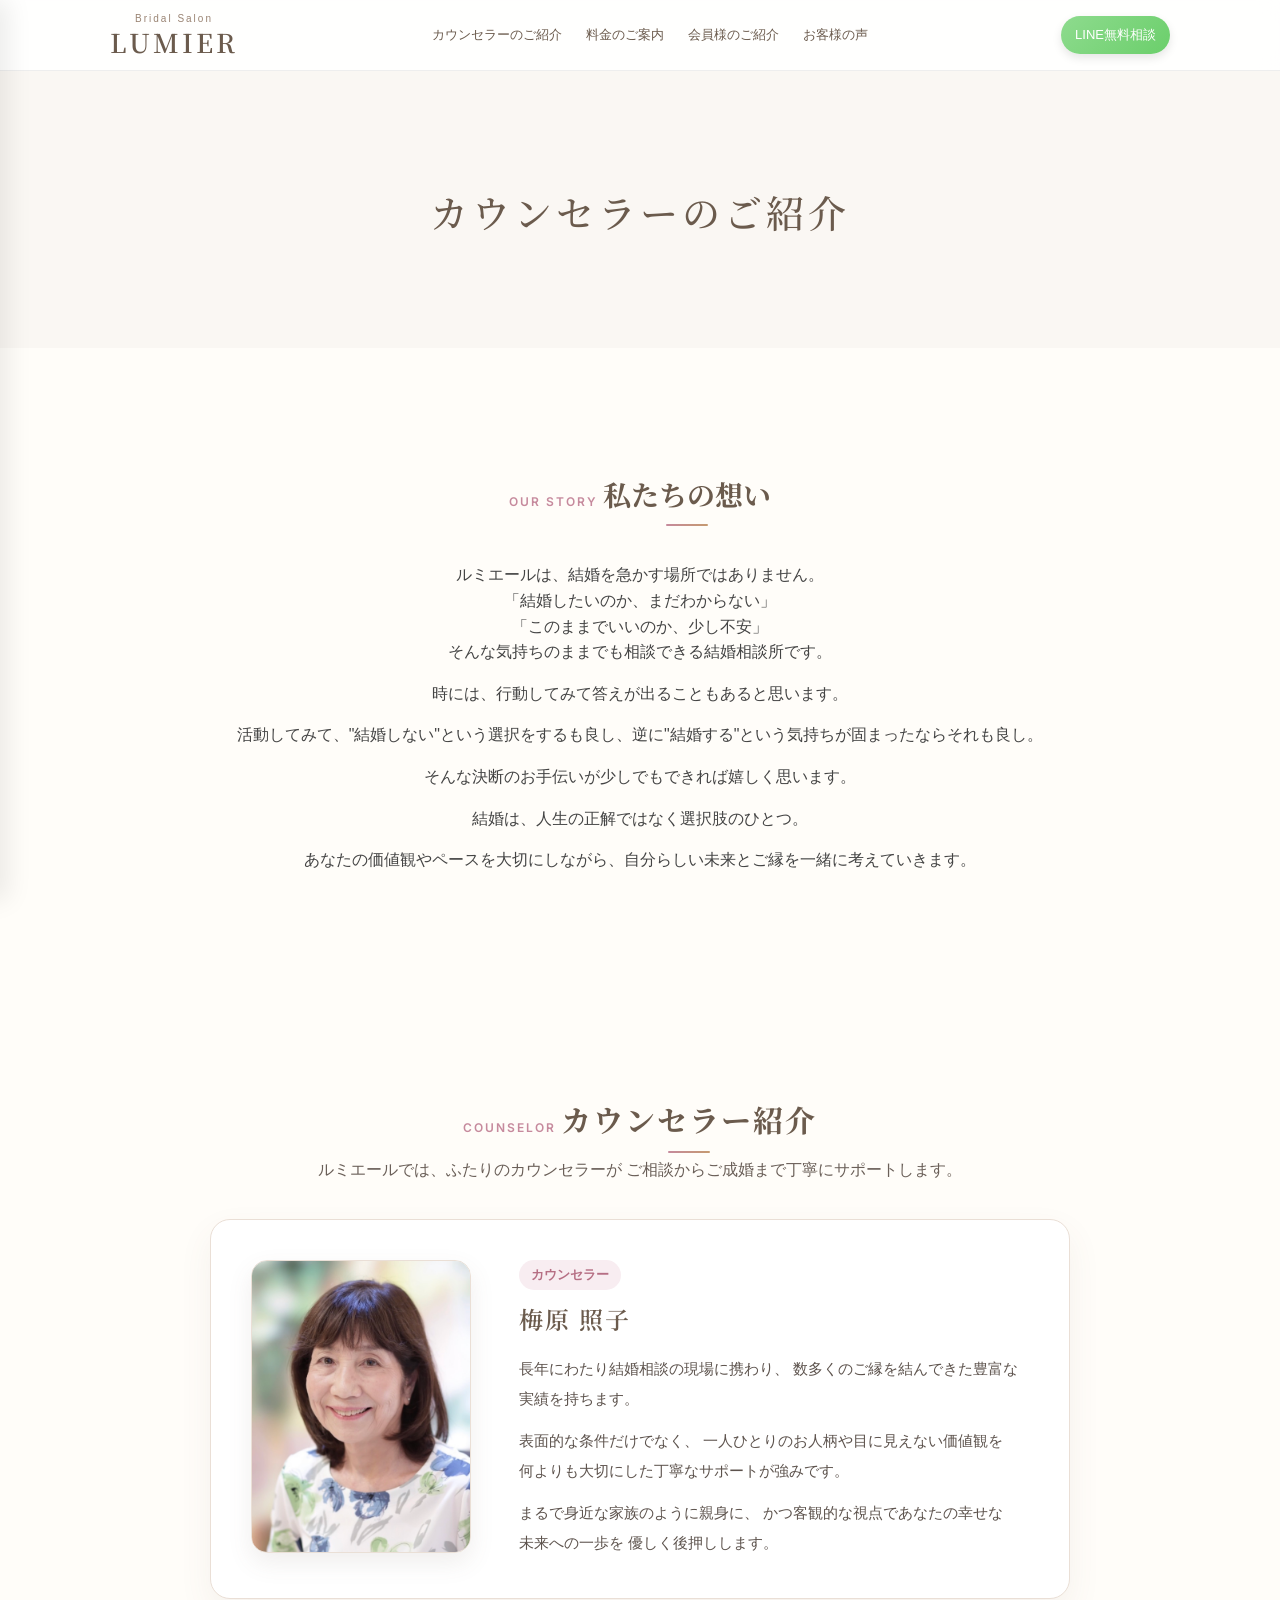
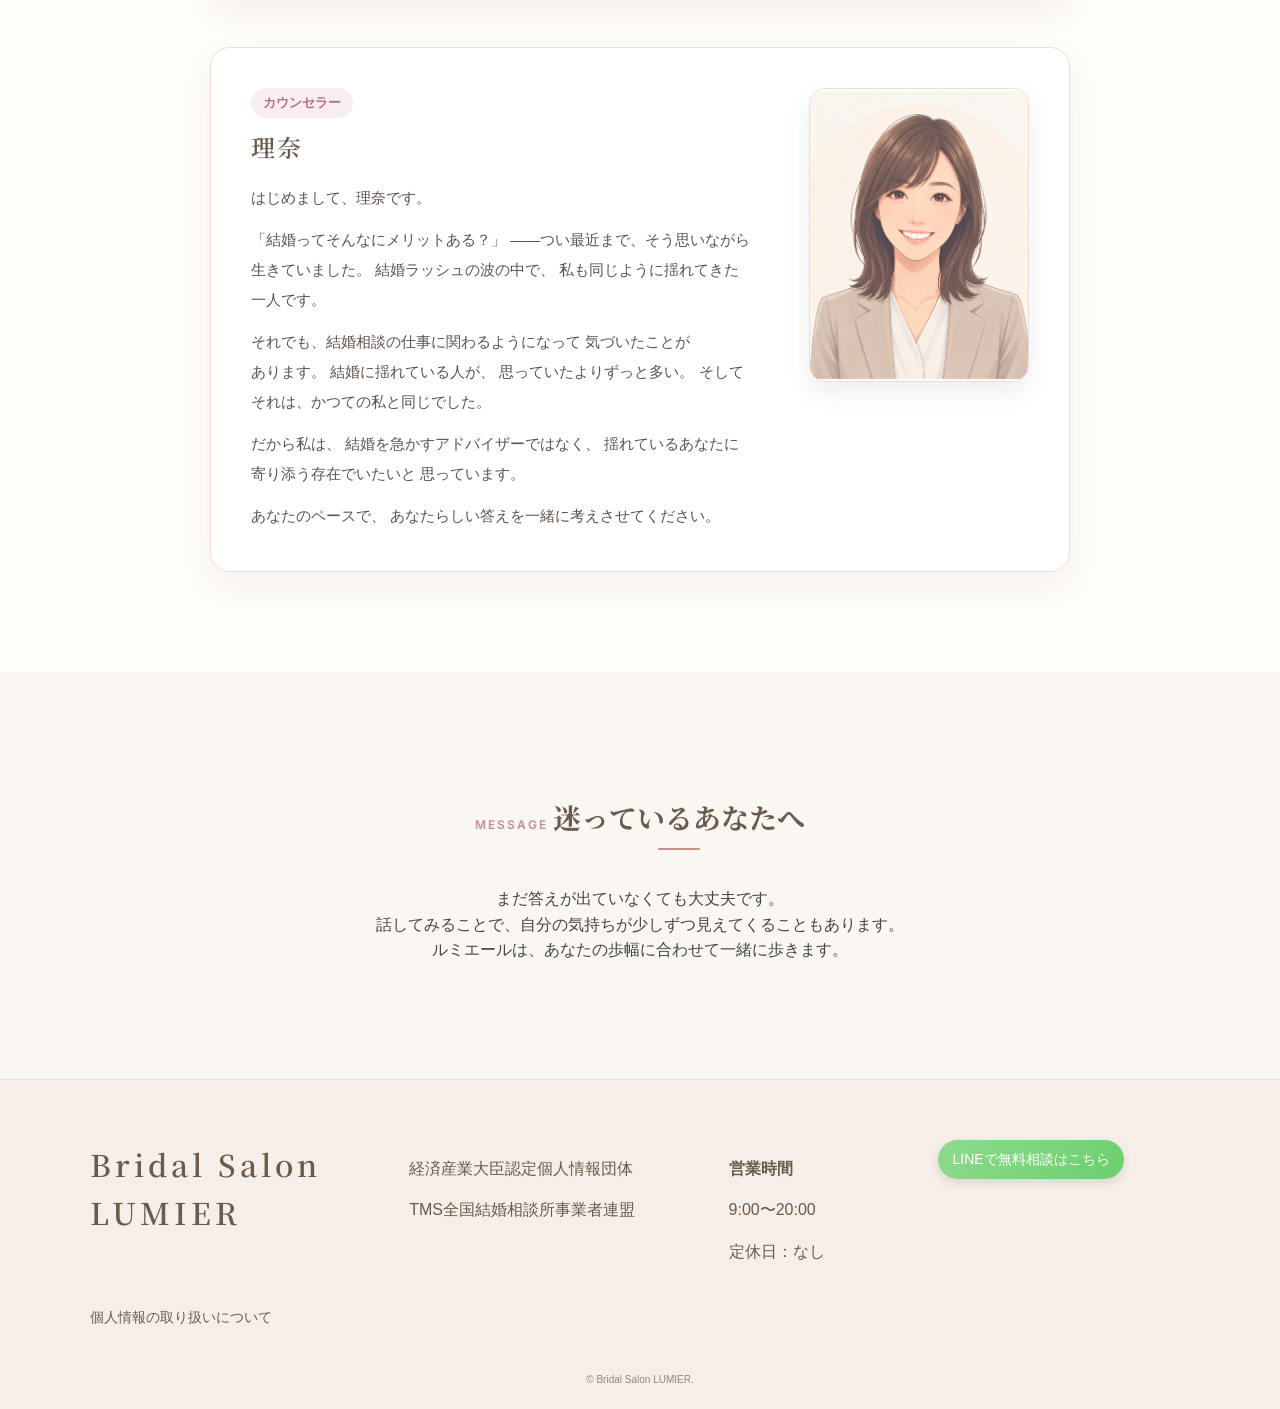
==== about/index.html @ 21bf60cb "修正" ====
<!DOCTYPE html>
<html lang="ja">
  <head>
    <meta charset="utf-8">
    <meta name="viewport" content="width=device-width, initial-scale=1">
    <title>カウンセラーのご紹介 | Bridal Salon LUMIER</title>
    <meta name="description" content="Bridal Salon LUMIERの想いと、結婚に迷う気持ちにも寄り添うサポートをご紹介します。">
    <link rel="preconnect" href="https://fonts.googleapis.com">
    <link rel="preconnect" href="https://fonts.gstatic.com" crossorigin>
    <link href="https://fonts.googleapis.com/css2?family=Noto+Serif+JP:wght@400;600&family=Inter:wght@300;400;600&display=swap" rel="stylesheet">
    <link rel="stylesheet" href="/assets/styles.css?v=20260530c">
  </head>
  <body>
    <header class="header">
      <div class="container">
        <button class="menu-toggle" id="menu-toggle" aria-label="メニューを開く">☰</button>
        <a href="/" class="logo"><span>Bridal Salon</span>LUMIER</a>
        <nav class="pc-nav" aria-label="メインナビゲーション">
          <a href="/about/">カウンセラーのご紹介</a>
          <a href="/price/">料金のご案内</a>
          <a href="/members/">会員様のご紹介</a>
          <a href="/voices/">お客様の声</a>
        </nav>
        <div class="header-right">
          <a href="https://line.me/R/ti/p/@214sfchk" class="line-btn" target="_blank" rel="noopener">LINE無料相談</a>
        </div>
      </div>
      <div class="overlay" id="overlay"></div>
      <nav class="mobile-nav" id="mobile-nav" aria-label="スマホメニュー">
        <button class="menu-close" id="menu-close" aria-label="メニューを閉じる">×</button>
        <a href="/about/">カウンセラーのご紹介</a>
        <a href="/price/">料金のご案内</a>
        <a href="/members/">会員様のご紹介</a>
        <a href="/voices/">お客様の声</a>
        <a href="https://line.me/R/ti/p/@214sfchk">LINE相談</a>
      </nav>
    </header>

    <main>
      <section class="page-hero">
        <h1>カウンセラーのご紹介</h1>
      </section>

      <section>
        <span class="section-kicker">Our Story</span>
        <h2>私たちの想い</h2>
        <p>
          ルミエールは、結婚を急かす場所ではありません。<br>
          「結婚したいのか、まだわからない」<br>
          「このままでいいのか、少し不安」<br>
          そんな気持ちのままでも相談できる結婚相談所です。
        </p>
        <p>
          時には、行動してみて答えが出ることもあると思います。
        </p>
        <p>
          活動してみて、"結婚しない"という選択をするも良し、逆に"結婚する"という気持ちが固まったならそれも良し。
        </p>
        <p>
          そんな決断のお手伝いが少しでもできれば嬉しく思います。
        </p>
        <p>
          結婚は、人生の正解ではなく選択肢のひとつ。
        </p>
        <p>
          あなたの価値観やペースを大切にしながら、自分らしい未来とご縁を一緒に考えていきます。
        </p>
      </section>

      <section class="staff-section">
  <div class="section-heading staff-heading">
    <span class="section-kicker">Counselor</span>
    <h2>カウンセラー紹介</h2>
    <p>
      <span class="text-chunk">
        ルミエールでは、ふたりのカウンセラーが
      </span>
      <span class="text-chunk">
        ご相談からご成婚まで丁寧にサポートします。
      </span>
    </p>
  </div>

  <div class="staff-grid">

    <!-- 梅原さん -->
    <article class="staff-card">
      <img
        src="/assets/images/staff/umehara-teruko.jpg"
        alt="梅原照子"
        class="staff-photo staff-photo--umehara"
      >

      <div class="staff-copy">
        <p class="staff-role">カウンセラー</p>

        <h3>梅原 照子</h3>

        <div class="staff-message">
          <p>
            長年にわたり結婚相談の現場に携わり、
            数多くのご縁を結んできた豊富な実績を持ちます。
          </p>

          <p>
            表面的な条件だけでなく、
            一人ひとりのお人柄や目に見えない価値観を
            何よりも大切にした丁寧なサポートが強みです。
          </p>

          <p>
            まるで身近な家族のように親身に、
            かつ客観的な視点であなたの幸せな未来への一歩を
            優しく後押しします。
          </p>
        </div>
      </div>
    </article>

    <!-- 理奈さん -->
    <article class="staff-card">
      <img
        src="/assets/images/staff/rina.png"
        alt="理奈"
        class="staff-photo"
      >

      <div class="staff-copy">
        <p class="staff-role">カウンセラー</p>

        <h3>理奈</h3>

        <div class="staff-message">
          <p>はじめまして、理奈です。</p>

          <p>
            「結婚ってそんなにメリットある？」
            ――つい最近まで、そう思いながら生きていました。
            結婚ラッシュの波の中で、
            私も同じように揺れてきた一人です。
          </p>

          <p>
            それでも、結婚相談の仕事に関わるようになって
            気づいたことがあります。
            結婚に揺れている人が、
            思っていたよりずっと多い。
            そしてそれは、かつての私と同じでした。
          </p>

          <p>
            だから私は、
            結婚を急かすアドバイザーではなく、
            揺れているあなたに寄り添う存在でいたいと
            思っています。
          </p>

          <p>
            あなたのペースで、
            あなたらしい答えを一緒に考えさせてください。
          </p>
        </div>
      </div>
    </article>

  </div>
</section>

      <section class="gray">
        <span class="section-kicker">Message</span>
        <h2>迷っているあなたへ</h2>
        <p>
          まだ答えが出ていなくても大丈夫です。<br>
          話してみることで、自分の気持ちが少しずつ見えてくることもあります。<br>
          ルミエールは、あなたの歩幅に合わせて一緒に歩きます。
        </p>
      </section>
    </main>

    <footer class="footer">
      <div class="footer-container">
        <div class="footer-logo">Bridal Salon LUMIER</div>
        <div class="footer-info">
          <p>経済産業大臣認定個人情報団体</p>
          <p>TMS全国結婚相談所事業者連盟</p>
        </div>
        <div class="footer-hours">
          <p><strong>営業時間</strong></p>
          <p>9:00〜20:00</p>
          <p>定休日：なし</p>
        </div>
        <div class="footer-line">
          <a href="https://line.me/R/ti/p/@214sfchk" class="line-btn" target="_blank" rel="noopener">LINEで無料相談はこちら</a>
        </div>
        <div class="footer-links">
          <a href="/privacy/">個人情報の取り扱いについて</a>
        </div>
      </div>
      <div class="footer-bottom">
        <small>© Bridal Salon LUMIER.</small>
      </div>
    </footer>
    <script src="../assets/site.js" defer></script>
  </body>
</html>
---- assets/styles.css ----
* {
  box-sizing: border-box;
}

/* ベース */
body {
  margin: 0;
  font-family: "Helvetica Neue", Arial, sans-serif;
  color: #444;
  line-height: 1.6;
  line-break: strict;
  word-break: auto-phrase;
  background: #fffdf9;
  overflow-x: hidden;
}

body.motion-ready {
  --tilt-x: 0deg;
  --tilt-y: 0deg;
}

a {
  text-decoration: none;
  color: inherit;
}

.text-chunk {
  display: inline-block;
}

/* ヘッダー */
.header {
  position: fixed;
  top: 0;
  width: 100%;
  background: rgba(255,255,255,0.9);
  backdrop-filter: blur(10px);
  border-bottom: 1px solid #eee;
  z-index: 1000;
  transition:
    background 0.3s ease,
    box-shadow 0.3s ease,
    transform 0.3s ease;
}

.header.scrolled {
  background: rgba(255,253,249,0.96);
  box-shadow: 0 10px 30px rgba(107, 91, 77, 0.08);
}

.container {
  max-width: 1100px;
  margin: 0 auto;
  display: flex;
  align-items: center;
  justify-content: space-between;
  height: 70px;
  padding: 0 20px;
}

.logo {
  display: flex;
  flex-direction: column;
  align-items: center;
  font-family: "Noto Serif JP", "Yu Mincho", "Hiragino Mincho ProN", serif;
  font-size: 26px;
  font-weight: 600;
  letter-spacing: 3px;
  line-height: 1.1;
  color: #6b5b4d;
  white-space: nowrap;
  transition: transform 0.3s ease, color 0.3s ease;
}

.logo:hover {
  color: #8b6d58;
  transform: translateY(-1px);
}

.logo span {
  margin-bottom: 4px;
  font-family: "Helvetica Neue", Arial, sans-serif;
  font-size: 10px;
  font-weight: 500;
  letter-spacing: 2px;
  color: #9a8473;
}

.pc-nav {
  display: flex;
}

.pc-nav a {
  position: relative;
  margin: 0 12px;
  font-size: 13px;
  color: #6b5b4d;
  transition: 0.3s;
}

.pc-nav a::after {
  content: "";
  position: absolute;
  left: 0;
  right: 0;
  bottom: -8px;
  height: 1px;
  background: linear-gradient(90deg, #c68a9d, #c59a70);
  transform: scaleX(0);
  transform-origin: center;
  transition: transform 0.3s ease;
}

.pc-nav a:hover {
  color: #b89b74;
}

.pc-nav a:hover::after,
.pc-nav a[aria-current="page"]::after {
  transform: scaleX(1);
}

.pc-nav a[aria-current="page"] {
  color: #c68a9d;
  font-weight: 600;
}

.line-btn {
  position: relative;
  display: inline-flex;
  align-items: center;
  justify-content: center;
  background: linear-gradient(135deg, #8edb8e, #6bcf6b);
  color: #fff;
  padding: 10px 14px;
  border-radius: 20px;
  font-size: 13px;
  line-height: 1.4;
  white-space: nowrap;
  box-shadow: 0 4px 10px rgba(0,0,0,0.1);
  overflow: hidden;
  transition: transform 0.25s ease, box-shadow 0.25s ease;
}

.line-btn:hover {
  transform: translateY(-2px);
  box-shadow: 0 10px 22px rgba(83, 166, 93, 0.22);
}

.menu-toggle {
  display: none;
  font-size: 26px;
  color: #6b5b4d;
  background: none;
  border: none;
  cursor: pointer;
}

.mobile-nav {
  position: fixed;
  top: 0;
  left: -260px;
  width: 260px;
  height: 100vh;
  background: #fffdf9;
  padding: 80px 20px;
  display: flex;
  flex-direction: column;
  gap: 20px;
  transition: 0.3s;
  z-index: 1002;
  box-shadow: 8px 0 24px rgba(0,0,0,0.08);
}

.mobile-nav a {
  font-size: 16px;
  color: #444;
}

.mobile-nav a[aria-current="page"] {
  color: #c68a9d;
  font-weight: 600;
}

.mobile-nav.active {
  left: 0;
}

.menu-close {
  position: absolute;
  top: 22px;
  right: 22px;
  width: 36px;
  height: 36px;
  border: none;
  background: none;
  color: #6b5b4d;
  font-size: 30px;
  line-height: 1;
  cursor: pointer;
}

.overlay {
  position: fixed;
  top: 0;
  left: 0;
  width: 100%;
  height: 100%;
  background: rgba(0,0,0,0.3);
  display: none;
  z-index: 1001;
}

.overlay.active {
  display: block;
}

/* ヒーロー */
.hero {
  position: relative;
  height: calc(100vh - 70px);
  margin-top: 70px;
  display: flex;
  align-items: center;
  justify-content: center;
  text-align: center;
  color: #fff;
  overflow: hidden;
}

.hero::before {
  content: "";
  position: absolute;
  inset: 0;
  background: linear-gradient(
    90deg,
    rgba(255, 255, 255, 0.28),
    rgba(255, 255, 255, 0.08)
  );
  z-index: 1;
}

.hero::after {
  content: "";
  position: absolute;
  inset: 0;
  background-image: var(--hero-image);
  background-size: cover;
  background-position: center;
  filter: brightness(0.86) saturate(0.94);
  transform: scale(1.02);
  animation: heroImageGlow 2.8s ease-out forwards;
  z-index: 0;
}

.hero-content {
  position: relative;
  z-index: 2;
  padding: 40px;
  border-radius: 12px;
}

.hero-fleck {
  position: absolute;
  left: var(--fleck-left);
  top: var(--fleck-top);
  z-index: 1;
  width: var(--fleck-size);
  height: var(--fleck-size);
  border: 1px solid rgba(255, 255, 255, 0.65);
  border-radius: 2px;
  background: rgba(255, 255, 255, 0.42);
  box-shadow: 0 0 14px rgba(255, 244, 218, 0.8);
  opacity: 0;
  pointer-events: none;
  transform: translate3d(0, 0, 0) rotate(45deg);
  animation: fleckFloat var(--fleck-duration) ease-in-out var(--fleck-delay) infinite;
}

@keyframes heroImageGlow {
  from {
    filter: brightness(0.86) saturate(0.94);
    opacity: 0.88;
  }

  to {
    filter: brightness(1) saturate(1);
    opacity: 1;
  }
}

@keyframes fleckFloat {
  0% {
    opacity: 0;
    transform: translate3d(0, 16px, 0) rotate(45deg) scale(0.75);
  }

  24%,
  74% {
    opacity: var(--fleck-opacity);
  }

  100% {
    opacity: 0;
    transform: translate3d(var(--fleck-drift), -44px, 0) rotate(135deg) scale(1.08);
  }
}

@media (prefers-reduced-motion: reduce) {
  *,
  *::before,
  *::after {
    scroll-behavior: auto !important;
    animation-duration: 0.01ms !important;
    animation-iteration-count: 1 !important;
    transition-duration: 0.01ms !important;
  }

  .hero::after,
  .hero-fleck {
    animation: none;
  }
}

.hero h1 {
  font-family: 'Noto Serif JP', serif;
  font-size: clamp(30px, 3.2vw, 42px);
  font-weight: 500;
  letter-spacing: 4px;
  line-height: 1.55;
  margin-bottom: 10px;
  text-shadow: 0 3px 12px rgba(0,0,0,0.25);
  animation: heroTextIn 0.95s cubic-bezier(.2,.8,.2,1) 0.12s both;
}

.hero p {
  font-family: 'Noto Serif JP', serif;
  font-size: 18px;
  letter-spacing: 3px;
  margin-top: 20px;
  opacity: 0.95;
  text-shadow: 0 2px 8px rgba(0,0,0,0.25);
  animation: heroTextIn 0.95s cubic-bezier(.2,.8,.2,1) 0.28s both;
}

.hero .btn {
  animation: heroTextIn 0.95s cubic-bezier(.2,.8,.2,1) 0.44s both;
}

@keyframes heroTextIn {
  from {
    opacity: 0;
    transform: translateY(18px);
  }

  to {
    opacity: 1;
    transform: translateY(0);
  }
}

.btn {
  position: relative;
  display: inline-block;
  margin-top: 30px;

  background: linear-gradient(135deg, rgba(255,182,193,0.7), rgba(255,220,230,0.7));
  color: #fff;
  padding: 12px 28px;
  border-radius: 999px;
  font-size: 16px;
  letter-spacing: 1px;
  white-space: nowrap;

  backdrop-filter: blur(6px);
  border: 1px solid rgba(255,255,255,0.4);

  box-shadow: 0 8px 20px rgba(255,182,193,0.25);
  transition: 0.3s;
  overflow: hidden;
  isolation: isolate;
}

.btn::after {
  content: "";
  position: absolute;
  inset: -40% -60%;
  z-index: -1;
  background: linear-gradient(
    105deg,
    transparent 34%,
    rgba(255,255,255,0.55) 48%,
    transparent 62%
  );
  transform: translateX(-90%) rotate(8deg);
  transition: transform 0.75s ease;
}

.btn:hover {
  transform: translateY(-2px);
  background: linear-gradient(135deg, rgba(255,182,193,0.9), rgba(255,220,230,0.9));
}

.btn:hover::after {
  transform: translateX(90%) rotate(8deg);
}

/* 共通セクション */
section {
  padding: 100px 20px;
  text-align: center;
}

.gray {
  background: #faf7f3;
}

h2 {
  position: relative;
  display: inline-block;
  font-family: 'Noto Serif JP', serif;
  font-size: 28px;
  margin-bottom: 30px;
  color: #6b5b4d;
}

h2::after {
  content: "";
  position: absolute;
  left: 50%;
  bottom: -10px;
  width: 42px;
  height: 2px;
  background: linear-gradient(90deg, #c68a9d, #c59a70);
  border-radius: 999px;
  transform: translateX(-50%);
}

/* ルミエール紹介 */
#about {
  background:
    linear-gradient(180deg, #fffdf9, #fffaf6),
    radial-gradient(circle at 12% 20%, rgba(255, 226, 235, 0.5), transparent 28%);
}

.about-copy {
  max-width: 820px;
  margin: 0 auto;
  padding: 0 1rem;
  color: #5d534d;
  font-size: 16px;
  line-height: 2.1;
}

.about-copy p {
  margin: 0 0 18px;
  line-height: 1.9;
  word-break: normal;
}

.about-copy p:last-child {
  margin-bottom: 0;
}

.center-ul {
  list-style: none;
  padding: 0;
  margin: 1.5rem auto;
  max-width: 480px;
  display: table;
}

.center-ul li {
  line-height: 1.9;
  padding-left: 1.4em;
  position: relative;
}

.center-ul li::before {
  content: "◇";
  position: absolute;
  left: 0;
  color: var(--color-accent, #c9a96e);
  font-size: 0.75em;
  top: 0.35em;
}

.about-points {
  list-style: none;
  padding: 0;
  margin: 56px auto 0;
  max-width: 980px;

  display: grid;
  grid-template-columns: repeat(2, minmax(0, 1fr));
  gap: 16px;
}

.about-points li {
  position: relative;
  display: flex;
  flex-direction: column;
  justify-content: center;
  min-height: 146px;

  background:
    linear-gradient(135deg, rgba(255, 255, 255, 0.96), rgba(255, 250, 246, 0.88)),
    radial-gradient(circle at 96% 10%, rgba(239, 212, 221, 0.38), transparent 34%);
  border: 1px solid rgba(214, 186, 172, 0.28);

  border-radius: 18px;

  padding: 26px 28px 26px 34px;

  font-size: 15px;
  line-height: 1.9;
  letter-spacing: 0;

  color: #5f4d4d;

  box-shadow: 0 10px 30px rgba(190, 160, 160, 0.08);

  backdrop-filter: blur(8px);

  transition: all 0.3s ease;
}

.about-points li:nth-child(5) {
  grid-column: 1 / -1;
  min-height: 124px;
  padding-right: min(160px, 16vw);
}

.about-points li::before {
  content: "";

  position: absolute;
  left: 18px;
  top: 26px;
  bottom: 26px;

  width: 3px;
  height: auto;

  border-radius: 999px;

  background: linear-gradient(
    180deg,
    #e7c6cf,
    #d8b68d
  );

  box-shadow: 0 0 0 5px rgba(231, 198, 207, 0.12);
}

.about-point-title,
.about-point-copy {
  display: block;
}

.about-point-title {
  color: #6b5b4d;
  font-family: 'Noto Serif JP', serif;
  font-size: 17px;
  font-weight: 600;
  line-height: 1.7;
}

.about-point-copy {
  margin-top: 8px;
  color: #766a62;
  font-size: 14px;
  line-height: 1.85;
}

.about-points li:hover {
  transform: translateY(-3px);

  box-shadow: 0 16px 38px rgba(190, 160, 160, 0.14);
}

@media (max-width: 768px) {
  .about-points {
    margin-top: 40px;
    gap: 14px;
    grid-template-columns: 1fr;
  }

  .about-points li {
    min-height: auto;
    padding: 22px 22px 22px 32px;
    font-size: 14px;
    border-radius: 18px;
  }

  .about-points li:nth-child(5) {
    grid-column: auto;
    min-height: auto;
    padding-right: 22px;
  }

  .about-points li::before {
    left: 16px;
    top: 24px;
    bottom: 24px;
  }

  .about-point-title {
    font-size: 16px;
  }

  .about-point-copy {
    font-size: 13px;
  }
}

/* お知らせ */
.news-section {
  position: relative;
  overflow: hidden;
  padding: 92px 20px 120px;
  background:
    linear-gradient(180deg, #fffdf9 0%, #fffaf6 48%, #faf1ee 100%),
    radial-gradient(circle at 12% 18%, rgba(255, 226, 235, 0.52), transparent 30%),
    radial-gradient(circle at 88% 82%, rgba(216, 182, 141, 0.2), transparent 28%);
}

.news-section::before,
.news-section::after {
  content: "";
  position: absolute;
  left: 50%;
  width: min(940px, 86vw);
  height: 1px;
  background: linear-gradient(90deg, transparent, rgba(198, 138, 157, 0.38), rgba(197, 154, 112, 0.28), transparent);
  opacity: 1;
  transform: translateX(-50%);
}

.news-section::before {
  top: 56px;
}

.news-section::after {
  bottom: 56px;
}

.news-heading {
  position: relative;
  z-index: 2;
  max-width: 760px;
  margin: 0 auto 28px;
}

.news-heading h2 {
  margin-top: 6px;
  color: #6b5b4d;
  font-family: "Noto Serif JP", "Yu Mincho", "Hiragino Mincho ProN", serif;
  font-size: 36px;
  font-weight: 600;
  letter-spacing: 4px;
}

.news-heading p {
  margin: 22px 0 0;
  color: #5d534d;
  font-size: 15px;
  line-height: 1.9;
}

.news-stage {
  position: relative;
  height: 500px;
  max-width: 1080px;
  margin: 0 auto;
  perspective: 1200px;
  touch-action: pan-y;
}

.news-dots {
  display: flex;
  justify-content: center;
  gap: 8px;
  margin-top: 24px;
}

.news-dot {
  width: 7px;
  height: 7px;
  border-radius: 50%;
  background: rgba(198, 138, 157, 0.28);
  border: none;
  padding: 0;
  cursor: pointer;
  transition: background 0.22s ease, transform 0.22s ease;
}

.news-dot.is-active {
  background: #c68a9d;
  transform: scale(1.25);
}

.news-card {
  position: absolute;
  top: 36px;
  left: 50%;
  display: grid;
  grid-template-rows: auto auto auto auto 1fr auto;
  width: min(330px, 76vw);
  min-height: 420px;
  padding: 22px 22px 24px;
  border: 1px solid rgba(234, 223, 214, 0.95);
  border-radius: 18px;
  background:
    linear-gradient(180deg, rgba(255,255,255,0.96), rgba(255,250,246,0.92)),
    repeating-linear-gradient(0deg, rgba(107, 91, 77, 0.035) 0 1px, transparent 1px 9px),
    radial-gradient(circle at 14% 10%, rgba(255, 226, 235, 0.62), transparent 34%);
  color: #5f5149;
  font: inherit;
  text-align: left;
  box-shadow:
    0 16px 38px rgba(107, 91, 77, 0.08),
    8px 10px 0 rgba(234, 223, 214, 0.58),
    inset 0 0 0 8px rgba(255, 255, 255, 0.58);
  cursor: pointer;
  filter: blur(var(--news-blur, 0));
  opacity: var(--news-opacity, 1);
  transform:
    translateX(calc(-50% + var(--news-x, 0px)))
    translateZ(var(--news-z, 0px))
    rotateY(var(--news-rotate, 0deg))
    scale(var(--news-scale, 1));
  transition:
    filter 0.42s ease,
    opacity 0.42s ease,
    transform 0.55s cubic-bezier(.2,.8,.2,1),
    box-shadow 0.28s ease;
}

.news-card:hover,
.news-card:focus-visible {
  border-color: rgba(239, 212, 221, 0.95);
  box-shadow:
    0 24px 52px rgba(107, 91, 77, 0.14),
    10px 12px 0 rgba(239, 212, 221, 0.72),
    inset 0 0 0 8px rgba(255, 255, 255, 0.68);
  transform:
    translateX(calc(-50% + var(--news-x, 0px)))
    translateY(-8px)
    translateZ(var(--news-z, 0px))
    rotateY(var(--news-rotate, 0deg))
    scale(calc(var(--news-scale, 1) + 0.04));
}

.news-card:focus-visible {
  outline: 3px solid #c68a9d;
  outline-offset: 5px;
}

.news-paper-label {
  justify-self: start;
  margin-bottom: 16px;
  padding: 4px 8px;
  border: 1px solid rgba(198, 138, 157, 0.2);
  border-radius: 999px;
  background: rgba(255, 246, 249, 0.86);
  box-shadow: 0 8px 18px rgba(198, 138, 157, 0.1);
  color: #c06f89;
  font-family: "Inter", "Helvetica Neue", Arial, sans-serif;
  font-size: 12px;
  font-weight: 800;
  letter-spacing: 1px;
  text-transform: uppercase;
}

.news-date {
  display: block;
  padding-bottom: 12px;
  border-bottom: 1px solid rgba(198, 138, 157, 0.24);
  color: #8b7b70;
  font-family: "Inter", "Helvetica Neue", Arial, sans-serif;
  font-size: 12px;
  font-weight: 600;
}

.news-card strong {
  margin: 16px 0 14px;
  font-family: "Noto Serif JP", "Yu Mincho", "Hiragino Mincho ProN", serif;
  font-size: 26px;
  line-height: 1.38;
  letter-spacing: 1px;
}

.news-rule {
  display: block;
  height: 4px;
  margin-bottom: 18px;
  border-top: 2px solid #c68a9d;
  border-bottom: 1px solid rgba(197, 154, 112, 0.58);
}

.news-copy {
  color: #3f3934;
  font-size: 13px;
  line-height: 1.95;
  max-width: 240px;
}

.news-thumb {
  display: block;
  position: relative;
  height: 108px;
  margin-top: 24px;
  border: 1px solid rgba(234, 223, 214, 0.8);
  border-radius: 14px;
  overflow: hidden;
  background: linear-gradient(135deg, #fce8ef 0%, #fdf6ee 60%, #f9ece3 100%);
}

.news-thumb::before {
  content: "";
  position: absolute;
  inset: 0;
  background:
    radial-gradient(ellipse at 16% 50%, rgba(198, 138, 157, 0.2) 0%, transparent 52%),
    radial-gradient(ellipse at 84% 50%, rgba(197, 154, 112, 0.15) 0%, transparent 52%);
}

.news-thumb::after {
  content: "◇  ◇  ◇";
  position: absolute;
  top: 50%;
  left: 50%;
  transform: translate(-50%, -50%);
  color: rgba(198, 138, 157, 0.38);
  font-size: 16px;
  letter-spacing: 6px;
  white-space: nowrap;
}

.news-card[data-slot="0"] {
  --news-x: 0px;
  --news-z: 72px;
  --news-scale: 1;
  --news-rotate: 0deg;
  --news-opacity: 1;
  --news-blur: 0;
  z-index: 5;
}

.news-card[data-slot="1"] {
  --news-x: 315px;
  --news-z: -70px;
  --news-scale: 0.86;
  --news-rotate: -13deg;
  --news-opacity: 0.72;
  --news-blur: 0.7px;
  z-index: 4;
}

.news-card[data-slot="-1"] {
  --news-x: -315px;
  --news-z: -70px;
  --news-scale: 0.86;
  --news-rotate: 13deg;
  --news-opacity: 0.72;
  --news-blur: 0.7px;
  z-index: 4;
}

.news-card[data-slot="2"] {
  --news-x: 560px;
  --news-z: -190px;
  --news-scale: 0.72;
  --news-rotate: -20deg;
  --news-opacity: 0.28;
  --news-blur: 1.4px;
  z-index: 3;
}

.news-card[data-slot="-2"] {
  --news-x: -560px;
  --news-z: -190px;
  --news-scale: 0.72;
  --news-rotate: 20deg;
  --news-opacity: 0.28;
  --news-blur: 1.4px;
  z-index: 3;
}

.news-modal {
  position: fixed;
  inset: 0;
  z-index: 1200;
  display: grid;
  place-items: center;
  padding: 20px;
  background: rgba(47, 42, 38, 0.46);
  opacity: 0;
  pointer-events: none;
  transition: opacity 0.24s ease;
}

.news-modal.is-open {
  opacity: 1;
  pointer-events: auto;
}

.news-modal-panel {
  position: relative;
  width: min(620px, 100%);
  padding: 36px 34px 34px;
  border: 1px solid #eadfd6;
  border-radius: 18px;
  background: #fffdf9;
  color: #5f5149;
  text-align: left;
  box-shadow: 0 24px 52px rgba(107, 91, 77, 0.18);
}

.news-modal-close {
  position: absolute;
  top: 16px;
  right: 16px;
  width: 34px;
  height: 34px;
  border: 1px solid rgba(198, 138, 157, 0.28);
  border-radius: 50%;
  background: rgba(255, 246, 249, 0.9);
  color: #b66f84;
  font-size: 24px;
  line-height: 1;
  cursor: pointer;
}

.news-modal-date {
  display: inline-block;
  margin-bottom: 12px;
  color: #8b7b70;
  font-family: "Inter", "Helvetica Neue", Arial, sans-serif;
  font-size: 13px;
  font-weight: 600;
}

.news-modal h2 {
  display: block;
  margin: 0 42px 18px 0;
  color: #6b5b4d;
  font-size: 28px;
  line-height: 1.45;
}

.news-modal h2::after {
  display: none;
}

.news-modal p {
  margin: 0;
  color: #4f4640;
  font-size: 15px;
  line-height: 1.95;
  white-space: pre-line;
}

/* ご成婚までの流れ */
.flow-section {
  position: relative;
  overflow: hidden;
  background:
    linear-gradient(180deg, #fbf7f3 0%, #fffaf6 52%, #faf1ee 100%);
}

.flow-section::before {
  content: "";
  position: absolute;
  top: 84px;
  left: 50%;
  width: min(860px, 84vw);
  height: min(860px, 84vw);
  border: 1px solid rgba(198, 138, 157, 0.12);
  border-radius: 50%;
  transform: translateX(-50%);
  pointer-events: none;
}

.flow-heading {
  position: relative;
  z-index: 1;
  max-width: 760px;
  margin: 0 auto 34px;
}

.flow-heading h2 {
  margin-top: 6px;
}

.flow-heading p {
  margin: 24px 0 0;
  color: #6a5f58;
  font-size: 15px;
  line-height: 1.9;
}

.flow-map {
  position: relative;
  z-index: 1;
  display: grid;
  grid-template-columns: repeat(6, 1fr);
  gap: 8px;
  max-width: 980px;
  margin: 0 auto 44px;
  padding: 0 8px;
}

.flow-map::before {
  content: "";
  position: absolute;
  top: 17px;
  left: 8%;
  right: 8%;
  height: 2px;
  background: linear-gradient(90deg, #eeb8c7, #d8b68d, #b8c9a8);
  opacity: 0.72;
}

.flow-map::after {
  content: "";
  position: absolute;
  top: 15px;
  left: 8%;
  width: 68px;
  height: 6px;
  border-radius: 999px;
  background: linear-gradient(90deg, transparent, rgba(255,255,255,0.86), transparent);
  filter: blur(1px);
  opacity: 0.88;
  animation: flowTrace 5.8s ease-in-out infinite;
}

.flow-map span {
  position: relative;
  display: grid;
  place-items: center;
  gap: 8px;
  color: #8b7b70;
  font-size: 12px;
  font-weight: 600;
  letter-spacing: 0;
}

.flow-map span::before {
  content: "";
  position: relative;
  z-index: 1;
  width: 34px;
  height: 34px;
  border: 6px solid #fffaf6;
  border-radius: 50%;
  background: linear-gradient(135deg, #f3b3c5, #d8b68d);
  box-shadow: 0 8px 18px rgba(107, 91, 77, 0.12);
  transition: transform 0.28s ease, box-shadow 0.28s ease, filter 0.28s ease;
}

.flow-map span::after {
  content: "";
  position: absolute;
  top: 7px;
  z-index: 2;
  width: 10px;
  height: 10px;
  border-radius: 50%;
  background: rgba(255,255,255,0.78);
  box-shadow: 0 0 10px rgba(255, 246, 249, 0.9);
  opacity: 0;
  transform: translate(7px, -4px) scale(0.7);
  transition: opacity 0.28s ease, transform 0.28s ease;
}

.flow-map span.is-active {
  color: #b66f84;
}

.flow-map span.is-active::before {
  filter: saturate(1.1) brightness(1.02);
  box-shadow:
    0 10px 22px rgba(198, 138, 157, 0.24),
    0 0 0 8px rgba(255, 246, 249, 0.78);
  animation: flowDotPulse 2.8s ease-in-out infinite;
  transform: scale(1.12);
}

.flow-map span.is-active::after {
  opacity: 1;
  transform: translate(7px, -4px) scale(1);
}

.flow-map span:nth-child(2)::before {
  animation-delay: 0.16s;
}

.flow-map span:nth-child(3)::before {
  animation-delay: 0.32s;
}

.flow-map span:nth-child(4)::before {
  animation-delay: 0.48s;
}

.flow-map span:nth-child(5)::before {
  animation-delay: 0.64s;
}

.flow-map span:nth-child(6)::before {
  animation-delay: 0.8s;
}

@keyframes flowTrace {
  0%,
  12% {
    opacity: 0;
    transform: translateX(0) scaleX(0.4);
  }

  20%,
  78% {
    opacity: 0.88;
  }

  92%,
  100% {
    opacity: 0;
    transform: translateX(min(760px, 72vw)) scaleX(0.7);
  }
}

@keyframes flowDotPulse {
  0%,
  100% {
    transform: scale(1.08);
  }

  50% {
    transform: scale(1.18);
  }
}

.flow-container {
  position: relative;
  z-index: 1;
  display: grid;
  grid-template-columns: repeat(3, 1fr);
  gap: 34px 30px;
  max-width: 1100px;
  margin: 0 auto;
  counter-reset: flow;
}

.flow-container::before {
  content: "";
  position: absolute;
  top: 50%;
  left: 5%;
  right: 5%;
  height: 3px;
  background: linear-gradient(90deg, transparent, rgba(198, 138, 157, 0.28), rgba(197, 154, 112, 0.3), transparent);
  transform: translateY(-50%);
  pointer-events: none;
}

.flow-item {
  position: relative;
  min-height: 390px;
  padding: 18px 18px 28px;
  border: 1px solid rgba(234, 223, 214, 0.9);
  border-radius: 18px;
  background:
    linear-gradient(180deg, rgba(255,255,255,0.94), rgba(255,250,246,0.9)),
    radial-gradient(circle at 16% 12%, rgba(255, 226, 235, 0.9), transparent 34%);
  box-shadow: 0 16px 38px rgba(107, 91, 77, 0.08);
  text-align: left;
  overflow: clip;
  transform: perspective(900px) rotateX(var(--tilt-x)) rotateY(var(--tilt-y));
  transition:
    transform 0.28s ease,
    box-shadow 0.28s ease,
    border-color 0.28s ease;
  will-change: transform;
}

.flow-item::before {
  content: "";
  position: absolute;
  inset: 10px;
  border: 1px solid rgba(255, 255, 255, 0.76);
  border-radius: 14px;
  pointer-events: none;
}

.flow-item::after {
  content: "";
  position: absolute;
  top: 28px;
  right: -28px;
  width: 92px;
  height: 92px;
  border-radius: 50%;
  background: rgba(246, 226, 213, 0.42);
  transition: transform 0.35s ease, opacity 0.35s ease;
  pointer-events: none;
}

.flow-item:nth-child(2),
.flow-item:nth-child(5) {
  margin-top: 28px;
}

.flow-item:hover {
  border-color: rgba(239, 212, 221, 0.95);
  box-shadow: 0 24px 52px rgba(107, 91, 77, 0.14);
  transform: perspective(900px) rotateX(var(--tilt-x)) rotateY(var(--tilt-y)) translateY(-8px);
}

.flow-item:hover::after {
  opacity: 0.78;
  transform: scale(1.18) translate(-8px, 8px);
}

.flow-step-label {
  position: relative;
  z-index: 1;
  display: inline-flex;
  align-items: center;
  min-height: 28px;
  margin: 0 0 12px;
  padding: 4px 12px;
  border: 1px solid rgba(198, 138, 157, 0.2);
  border-radius: 999px;
  background: rgba(255, 246, 249, 0.78);
  color: #c06f89;
  font-family: "Inter", "Helvetica Neue", Arial, sans-serif;
  font-size: 11px;
  font-weight: 600;
  letter-spacing: 1px;
  text-transform: uppercase;
}

.flow-image-wrap {
  position: relative;
  z-index: 1;
  overflow: hidden;
  border: 1px solid #eadfd6;
  border-radius: 14px;
  background: #fff;
  box-shadow: inset 0 0 0 6px rgba(250, 247, 243, 0.62);
}

.flow-image-wrap::after {
  content: "";
  position: absolute;
  inset: 0;
  background: linear-gradient(120deg, transparent 22%, rgba(255,255,255,0.54) 48%, transparent 72%);
  transform: translateX(-120%);
  transition: transform 0.72s ease;
  pointer-events: none;
}

.flow-item:hover .flow-image-wrap::after {
  transform: translateX(120%);
}

.flow-image {
  display: block;
  width: 100%;
  aspect-ratio: 24 / 13;
  background: #fff;
  object-fit: cover;
  transition: transform 0.45s ease, filter 0.45s ease;
}

.flow-item:hover .flow-image {
  filter: saturate(1.05) brightness(1.02);
  transform: scale(1.025);
}

.flow-number {
  position: relative;
  z-index: 1;
  width: 50px;
  height: 50px;
  margin: -20px 0 16px 12px;
  background: linear-gradient(135deg, #f1a9bd, #d8b68d);
  color: #fff;
  border-radius: 50%;
  display: flex;
  align-items: center;
  justify-content: center;
  font-family: "Inter", "Helvetica Neue", Arial, sans-serif;
  font-size: 15px;
  font-weight: 600;
  letter-spacing: 0;
  box-shadow:
    0 10px 22px rgba(198, 138, 157, 0.22),
    0 0 0 7px rgba(255, 255, 255, 0.88);
  transition: transform 0.3s ease, box-shadow 0.3s ease;
}

.flow-item:hover .flow-number {
  box-shadow:
    0 14px 28px rgba(198, 138, 157, 0.28),
    0 0 0 7px rgba(255, 255, 255, 0.88);
  transform: rotate(-8deg) scale(1.1);
}

.flow-item h3,
.flow-item p {
  position: relative;
  z-index: 1;
}

.flow-item h3 {
  margin: 0 0 10px;
  color: #5f5149;
  font-family: 'Noto Serif JP', serif;
  font-size: 22px;
  letter-spacing: 1px;
}

.flow-item p {
  margin: 0;
  color: #5d534d;
  font-size: 14px;
  line-height: 1.9;
}

/* フッター */
.footer {
  background: #f6eee8;
  color: #6b5b4d;
  padding: 60px 20px 20px;
  border-top: 1px solid #eadfd6;
}

.footer-container {
  display: grid;
  grid-template-columns: 1.35fr 1.35fr 0.85fr 1.15fr;
  gap: 24px;
  max-width: 1100px;
  margin: 0 auto;
}

.footer-logo {
  font-family: "Noto Serif JP", "Yu Mincho", "Hiragino Mincho ProN", serif;
  font-size: 30px;
  font-weight: 600;
  letter-spacing: 4px;
  color: #6b5b4d;
}

.footer p {
  color: #6b5b4d;
}

.footer a {
  color: #6b5b4d;
  font-size: 14px;
}

.footer-links {
  grid-column: 1 / -1;
}

.footer-links a {
  white-space: nowrap;
}

.footer .line-btn {
  color: #fff;
}

.footer-bottom {
  text-align: center;
  margin-top: 40px;
  font-size: 12px;
  color: #6b5b4d;
  opacity: 0.7;
}

/* 下層ページ */
.page-hero {
  padding: 150px 20px 90px;
  background: #faf7f3;
  text-align: center;
}

.page-hero h1 {
  font-family: 'Noto Serif JP', serif;
  font-size: 38px;
  font-weight: 500;
  color: #6b5b4d;
  letter-spacing: 4px;
  margin-bottom: 16px;
}

.page-hero p {
  color: #777;
  font-size: 16px;
}

/* ルミエールのご紹介 */
.staff-section {
  background: #fffdf9;
  text-align: left;
}

.section-heading.staff-heading {
  max-width: 980px;
  text-align: center;
}

.staff-heading p {
  margin: 12px 0 0;
  color: #6a5f58;
  line-height: 1.9;
}

.staff-grid {
  display: flex;
  flex-direction: column;
  gap: 48px;
  max-width: 860px;
  margin: 0 auto;
}

.staff-card {
  display: grid;
  grid-template-columns: 220px minmax(0, 1fr);
  grid-template-areas: "photo copy";
  gap: 48px;
  align-items: start;
  padding: 40px;
  background: #fff;
  border: 1px solid #eadfd6;
  border-radius: 20px;
  box-shadow: 0 14px 34px rgba(107, 91, 77, 0.07);
  transition:
    box-shadow 0.28s ease,
    border-color 0.28s ease,
    transform 0.28s ease;
}

.staff-card:nth-child(even) {
  grid-template-columns: minmax(0, 1fr) 220px;
  grid-template-areas: "copy photo";
}

.staff-card:hover {
  border-color: #efd4dd;
  box-shadow: 0 22px 48px rgba(107, 91, 77, 0.12);
  transform: translateY(-4px);
}

.staff-photo {
  grid-area: photo;
  display: block;
  width: 100%;
  aspect-ratio: 3 / 4;
  object-fit: cover;
  object-position: center top;
  border: 1px solid #eadfd6;
  border-radius: 16px;
  box-shadow: 0 10px 24px rgba(107, 91, 77, 0.1);
}

.staff-photo--umehara {
  object-position: center 18%;
}

.staff-copy {
  grid-area: copy;
  min-width: 0;
}

.staff-role {
  display: inline-flex;
  align-items: center;
  min-height: 30px;
  margin: 0 0 10px;
  padding: 4px 12px;
  background: #f8edf1;
  border-radius: 999px;
  color: #b66f84;
  font-size: 13px;
  font-weight: 600;
}

.staff-copy h3 {
  margin: 0 0 16px;
  color: #6b5b4d;
  font-family: 'Noto Serif JP', serif;
  font-size: 24px;
  font-weight: 600;
  letter-spacing: 2px;
}

.staff-message p {
  margin: 0 0 12px;
  color: #5d534d;
  font-size: 15px;
  line-height: 2;
}

.staff-message p:last-child {
  margin-bottom: 0;
}

/* 料金 */
.price-section {
  max-width: 900px;
  margin: 0 auto;
}

.price-lead {
  font-size: 17px;
  color: #555;
  margin-bottom: 18px;
}

.price-list {
  max-width: 640px;
  margin: 40px auto 0;
  background: #fff;
  border: 1px solid #eadfd6;
  border-radius: 14px;
  overflow: hidden;
  box-shadow: 0 8px 20px rgba(0,0,0,0.04);
}

.price-row {
  display: flex;
  justify-content: space-between;
  gap: 20px;
  padding: 18px 24px;
  border-bottom: 1px solid #eadfd6;
  text-align: left;
}

.price-row:last-child {
  border-bottom: none;
}

.price-row span {
  color: #6b5b4d;
}

.price-row strong {
  color: #c89b5c;
  font-size: 20px;
  white-space: nowrap;
}

.price-note {
  max-width: 640px;
  margin: 18px auto 0;
  color: #777;
  font-size: 13px;
  text-align: left;
}

.option-list {
  display: grid;
  grid-template-columns: repeat(3, 1fr);
  gap: 22px;
  max-width: 1000px;
  margin: 40px auto 0;
}

.option-item {
  background: #fff;
  border: 1px solid #eadfd6;
  border-radius: 14px;
  padding: 26px 22px;
  box-shadow: 0 8px 20px rgba(0,0,0,0.04);
  transition: transform 0.28s ease, box-shadow 0.28s ease, border-color 0.28s ease;
}

.option-item:hover {
  border-color: #efd4dd;
  box-shadow: 0 18px 36px rgba(107, 91, 77, 0.1);
  transform: translateY(-5px);
}

.option-item h3 {
  color: #6b5b4d;
  margin-top: 0;
  margin-bottom: 12px;
}

.option-item p {
  color: #666;
  font-size: 14px;
}

.option-item strong {
  display: block;
  margin-top: 18px;
  color: #c89b5c;
  font-size: 20px;
}

/* お客様の声 */
.voices-section {
  padding-top: 70px;
  text-align: left;
}

.voices-layout {
  display: grid;
  grid-template-columns: 1fr;
  max-width: 860px;
  margin: 0 auto;
  align-items: start;
}

.voices-main {
  min-width: 0;
}

.voices-title {
  position: relative;
  margin-bottom: 6px;
  padding: 0 0 22px 22px;
  background: none;
  border-bottom: 1px solid #eadfd6;
  color: #6b5b4d;
}

.voices-title::before {
  content: "";
  position: absolute;
  top: 4px;
  left: 0;
  width: 4px;
  height: calc(100% - 24px);
  min-height: 48px;
  background: linear-gradient(180deg, #c68a9d, #c59a70);
  border-radius: 999px;
}

.voices-title h2 {
  margin: 6px 0 0;
  color: #6b5b4d;
  font-size: 30px;
  letter-spacing: 2px;
  line-height: 1.45;
}

.voices-title-mark {
  display: inline-block;
  color: #c68a9d;
  font-family: "Inter", "Helvetica Neue", Arial, sans-serif;
  font-size: 12px;
  font-weight: 600;
  letter-spacing: 2px;
  line-height: 1;
  text-transform: uppercase;
}

.voice-item {
  display: grid;
  grid-template-columns: 136px minmax(0, 1fr);
  gap: 30px;
  padding: 34px 0;
  border-bottom: 1px dotted #d8cfc8;
  transition: transform 0.28s ease;
}

.voice-item:hover {
  transform: translateX(6px);
}

.voice-item:last-child {
  border-bottom: none;
}

.voice-photo {
  display: block;
  width: 136px;
  aspect-ratio: 1;
  object-fit: contain;
  object-position: center;
  background: #fff;
  border: 1px solid #eadfd6;
  border-radius: 24px;
  padding: 4px;
  box-shadow:
    0 14px 28px rgba(107, 91, 77, 0.08),
    0 0 0 8px rgba(250, 247, 243, 0.72);
}

.voice-body h3 {
  margin: 0 0 8px;
  color: #2f2a26;
  font-size: 20px;
  line-height: 1.4;
}

.voice-body p {
  margin: 0 0 8px;
  color: #333;
  font-size: 15px;
  line-height: 1.9;
}

/* 会員様のご紹介 */
.members-hero {
  padding: 150px 20px 88px;
  background:
    linear-gradient(135deg, rgba(255, 246, 249, 0.96), rgba(250, 247, 243, 0.9)),
    radial-gradient(circle at 84% 18%, rgba(197, 154, 112, 0.22), transparent 34%),
    radial-gradient(circle at 10% 85%, rgba(198, 138, 157, 0.18), transparent 32%);
  text-align: left;
}

.members-hero-inner {
  display: grid;
  grid-template-columns: minmax(0, 1fr) 360px;
  gap: 44px;
  max-width: 1100px;
  margin: 0 auto;
  align-items: center;
}

.members-hero-copy h1 {
  margin: 8px 0 18px;
  color: #6b5b4d;
  font-family: 'Noto Serif JP', serif;
  font-size: 42px;
  font-weight: 500;
  letter-spacing: 4px;
  line-height: 1.35;
}

.members-hero-copy p {
  max-width: 620px;
  margin: 0;
  color: #5f5650;
  font-size: 16px;
  line-height: 2;
}

.section-kicker {
  display: inline-block;
  color: #c68a9d;
  font-family: "Inter", "Helvetica Neue", Arial, sans-serif;
  font-size: 12px;
  font-weight: 600;
  letter-spacing: 2px;
  text-transform: uppercase;
}

.members-hero-panel {
  display: grid;
  gap: 14px;
  padding: 24px;
  background: rgba(255,255,255,0.74);
  border: 1px solid rgba(234, 223, 214, 0.86);
  border-radius: 18px;
  box-shadow: 0 22px 48px rgba(107, 91, 77, 0.1);
  backdrop-filter: blur(12px);
}

.members-hero-panel div {
  display: flex;
  align-items: baseline;
  justify-content: space-between;
  gap: 18px;
  padding-bottom: 14px;
  border-bottom: 1px solid #eadfd6;
}

.members-hero-panel div:last-child {
  padding-bottom: 0;
  border-bottom: none;
}

.members-hero-panel span {
  color: #8b7b70;
  font-size: 13px;
}

.members-hero-panel strong {
  color: #6b5b4d;
  font-family: "Inter", "Helvetica Neue", Arial, sans-serif;
  font-size: 34px;
  font-weight: 600;
  letter-spacing: 0;
}

.members-hero-panel strong span {
  margin-left: 3px;
  color: #6b5b4d;
  font-family: "Helvetica Neue", Arial, sans-serif;
  font-size: 16px;
}

.members-section {
  padding: 88px 20px;
  text-align: left;
}

.members-section-soft,
.members-stats {
  background: #faf7f3;
}

.section-heading {
  max-width: 1100px;
  margin: 0 auto 34px;
  text-align: left;
}

.section-heading h2 {
  margin: 6px 0 0;
  font-size: 30px;
  letter-spacing: 2px;
}

.member-grid {
  display: grid;
  grid-template-columns: repeat(2, minmax(0, 1fr));
  gap: 22px;
  max-width: 1100px;
  margin: 0 auto;
}

.member-card {
  display: grid;
  grid-template-columns: 118px minmax(0, 1fr);
  gap: 22px;
  min-height: 218px;
  padding: 22px;
  background: #fff;
  border: 1px solid #eadfd6;
  border-radius: 16px;
  box-shadow: 0 14px 34px rgba(107, 91, 77, 0.07);
  transform: perspective(900px) rotateX(var(--tilt-x)) rotateY(var(--tilt-y));
  transition:
    transform 0.28s ease,
    box-shadow 0.28s ease,
    border-color 0.28s ease;
}

.member-card:hover {
  border-color: #efd4dd;
  box-shadow: 0 22px 48px rgba(107, 91, 77, 0.12);
  transform: perspective(900px) rotateX(var(--tilt-x)) rotateY(var(--tilt-y)) translateY(-4px);
}

.member-avatar {
  display: block;
  width: 118px;
  height: 118px;
  padding: 4px;
  object-fit: contain;
  object-position: center;
  overflow: hidden;
  border: 1px solid #eadfd6;
  border-radius: 24px;
  background: #fff;
  box-shadow:
    0 14px 28px rgba(107, 91, 77, 0.1),
    0 0 0 8px rgba(250, 247, 243, 0.72);
}

.member-card-women .member-avatar {
  border-color: #efdde2;
  box-shadow:
    0 14px 28px rgba(107, 91, 77, 0.1),
    0 0 0 8px rgba(255, 246, 249, 0.82);
}

.member-content {
  min-width: 0;
}

.member-topline {
  display: flex;
  align-items: center;
  justify-content: space-between;
  gap: 12px;
  margin-bottom: 14px;
}

.member-topline span {
  color: #8b7b70;
  font-size: 13px;
}

.member-topline strong {
  display: inline-flex;
  align-items: center;
  min-height: 34px;
  padding: 4px 12px;
  background: #f8edf1;
  border-radius: 999px;
  color: #b66f84;
  font-family: "Inter", "Helvetica Neue", Arial, sans-serif;
  font-size: 18px;
  font-weight: 600;
  white-space: nowrap;
}

.member-card-men .member-topline strong {
  background: #edf7fb;
  color: #4e93b4;
}

.member-details {
  display: grid;
  grid-template-columns: 1fr;
  gap: 8px;
  margin: 0 0 14px;
}

.member-details div {
  display: grid;
  grid-template-columns: 42px minmax(0, 1fr);
  gap: 8px;
  align-items: center;
  padding-bottom: 8px;
  border-bottom: 1px solid #f0e8e1;
}

.member-details dt {
  color: #a08f82;
  font-size: 12px;
}

.member-details dd {
  margin: 0;
  color: #4f4640;
  font-size: 14px;
  font-weight: 600;
}

.member-card p {
  margin: 0;
  color: #5d534d;
  font-size: 14px;
  line-height: 1.8;
}

.members-stats {
  padding: 88px 20px 40px;
  text-align: left;
}

.stats-layout {
  display: grid;
  grid-template-columns: minmax(0, 1.2fr) minmax(300px, 0.8fr);
  gap: 22px;
  max-width: 1100px;
  margin: 0 auto;
}

.stats-summary {
  display: grid;
  grid-template-columns: repeat(3, minmax(0, 1fr));
  gap: 16px;
  max-width: 1100px;
  margin: 0 auto 22px;
}

.stats-summary div {
  padding: 20px 22px;
  background: rgba(255,255,255,0.78);
  border: 1px solid #eadfd6;
  border-radius: 16px;
  box-shadow: 0 12px 28px rgba(107, 91, 77, 0.06);
}

.stats-summary span,
.data-points span {
  display: block;
  margin-bottom: 8px;
  color: #9b8176;
  font-size: 12px;
  font-weight: 600;
  letter-spacing: 1px;
}

.stats-summary strong {
  color: #6b5b4d;
  font-family: "Inter", "Helvetica Neue", Arial, sans-serif;
  font-size: 30px;
  font-weight: 600;
  letter-spacing: 0;
}

.stats-summary small {
  margin-left: 3px;
  font-family: "Helvetica Neue", Arial, sans-serif;
  font-size: 14px;
}

.chart-card {
  padding: 28px;
  background: #fff;
  border: 1px solid #eadfd6;
  border-radius: 16px;
  box-shadow: 0 14px 34px rgba(107, 91, 77, 0.07);
  transition: transform 0.28s ease, box-shadow 0.28s ease;
}

.chart-card:hover {
  box-shadow: 0 22px 48px rgba(107, 91, 77, 0.12);
  transform: translateY(-4px);
}

.chart-card h3 {
  margin: 0 0 24px;
  color: #6b5b4d;
  font-family: 'Noto Serif JP', serif;
  font-size: 20px;
  font-weight: 600;
}

.donut {
  width: 180px;
  aspect-ratio: 1;
  margin: 0 auto 24px;
  border-radius: 50%;
  box-shadow: inset 0 0 0 1px rgba(107, 91, 77, 0.08);
  transition: transform 0.6s ease;
}

.chart-card:hover .donut {
  transform: rotate(10deg) scale(1.02);
}

.donut::after {
  content: "";
  display: block;
  width: 42%;
  aspect-ratio: 1;
  margin: 29%;
  background: #fff;
  border-radius: 50%;
  box-shadow: 0 0 0 1px rgba(234, 223, 214, 0.9);
}

.donut-area {
  background: conic-gradient(
    #d7a7b5 0 42.9%,
    #a7cbd0 42.9% 66.2%,
    #b8c9a8 66.2% 82.3%,
    #d8b68d 82.3% 88.8%,
    #bab2cb 88.8% 92.7%,
    #c8c0b8 92.7% 95.1%,
    #ead9ad 95.1% 96.9%,
    #d0a6a1 96.9% 98.4%,
    #c7d8c8 98.4% 99.9%,
    #e7ded6 99.9% 100%
  );
}

.area-list li {
  display: flex;
  align-items: center;
  gap: 9px;
}

.area-list span {
  width: 11px;
  height: 11px;
  border-radius: 50%;
  flex: 0 0 auto;
}

.area-chart {
  display: grid;
  grid-template-columns: 220px minmax(0, 1fr);
  gap: 18px;
  align-items: center;
}

.area-chart .donut {
  margin-bottom: 0;
}

.area-list {
  display: grid;
  grid-template-columns: repeat(2, minmax(0, 1fr));
  gap: 10px 16px;
  margin: 0;
  padding: 0;
  list-style: none;
}

.area-list span {
  background: var(--legend-color);
}

.area-list li {
  justify-content: space-between;
  color: #5d534d;
  font-size: 14px;
}

.area-list strong {
  margin-left: auto;
  color: #6b5b4d;
  font-family: "Inter", "Helvetica Neue", Arial, sans-serif;
  font-weight: 600;
  white-space: nowrap;
}

.data-points {
  display: grid;
  gap: 14px;
}

.data-points div {
  padding-bottom: 14px;
  border-bottom: 1px solid #f0e8e1;
}

.data-points div:last-child {
  padding-bottom: 0;
  border-bottom: none;
}

.data-points strong {
  display: block;
  color: #6b5b4d;
  font-family: 'Noto Serif JP', serif;
  font-size: 18px;
  line-height: 1.5;
}

.data-points p {
  margin: 6px 0 0;
  color: #71675f;
  font-size: 13px;
  line-height: 1.7;
}

.stats-note {
  max-width: 1100px;
  margin: 18px auto 0;
  color: #8b7b70;
  font-size: 12px;
  text-align: right;
}

.members-cta {
  padding: 72px 20px 96px;
  background: #faf7f3;
}

.members-cta h2 {
  max-width: 760px;
  margin: 0 auto 10px;
  font-size: 26px;
  line-height: 1.7;
}

/* 個人情報 */
.policy {
  max-width: 900px;
  margin: 0 auto;
  padding-top: 150px;
  text-align: left;
}

.policy h1,
.policy h2 {
  text-align: center;
}

.policy h1 {
  font-family: 'Noto Serif JP', serif;
  font-size: 34px;
  font-weight: 500;
  color: #6b5b4d;
  letter-spacing: 3px;
  margin: 0 0 48px;
}

.policy ul {
  padding-left: 1.4em;
}

.policy li {
  margin-bottom: 14px;
}

.policy hr {
  border: none;
  border-top: 1px solid #eadfd6;
  margin: 56px 0;
}

/* レスポンシブ */
@media (max-width: 768px) {

  .menu-toggle {
    display: block;
  }

  .pc-nav {
    display: none;
  }

  .flow-container {
    grid-template-columns: 1fr;
  }

  .flow-section::before {
    top: 120px;
    width: 520px;
    height: 520px;
  }

  .flow-heading {
    margin-bottom: 28px;
  }

  .flow-map {
    grid-template-columns: repeat(3, 1fr);
    gap: 16px 8px;
    margin-bottom: 34px;
  }

  .flow-map::before,
  .flow-map::after {
    display: none;
  }

  .flow-map span::before {
    width: 28px;
    height: 28px;
    border-width: 5px;
  }

  .flow-container::before {
    top: 0;
    bottom: 0;
    left: 38px;
    right: auto;
    width: 3px;
    height: auto;
    background: linear-gradient(180deg, transparent, rgba(198, 138, 157, 0.28), rgba(197, 154, 112, 0.3), transparent);
    transform: none;
  }

  .flow-item,
  .flow-item:nth-child(2),
  .flow-item:nth-child(5) {
    min-height: 0;
    margin-top: 0;
  }

  .footer-container {
    grid-template-columns: 1fr;
    text-align: center;
  }

  .hero {
    height: calc(100vh - 70px);
  }

  .hero h1 {
    font-size: 28px;
  }

  .line-btn {
    font-size: 12px;
    padding: 6px 10px;
  }

  .news-section {
    padding: 76px 16px 94px;
  }

  .news-section::before {
    top: 42px;
  }

  .news-section::after {
    bottom: 42px;
  }

  .news-heading {
    margin-bottom: 18px;
  }

  .news-heading h2 {
    font-size: 30px;
    letter-spacing: 3px;
  }

  .news-stage {
    height: auto;
    display: flex;
    align-items: flex-start;
    gap: 14px;
    overflow-x: scroll;
    scroll-snap-type: x mandatory;
    -webkit-overflow-scrolling: touch;
    scrollbar-width: none;
    padding: 10px 20px 16px;
    perspective: none;
    touch-action: pan-x;
  }

  .news-stage::-webkit-scrollbar {
    display: none;
  }

  .news-card {
    position: static;
    flex: 0 0 min(300px, 80vw);
    scroll-snap-align: center;
    transform: none !important;
    opacity: 1 !important;
    filter: none !important;
  }

  .news-card {
    top: 26px;
    width: min(300px, 78vw);
    min-height: 388px;
    padding: 22px 20px 20px;
  }

  .news-card strong {
    font-size: 22px;
  }

  .news-thumb {
    height: 92px;
  }

  .news-card[data-slot="1"] {
    --news-x: 210px;
  }

  .news-card[data-slot="-1"] {
    --news-x: -210px;
  }

  .news-card[data-slot="2"] {
    --news-x: 360px;
  }

  .news-card[data-slot="-2"] {
    --news-x: -360px;
  }

  .news-modal-panel {
    padding: 32px 24px 28px;
  }

  .page-hero {
    padding: 120px 20px 70px;
  }

  .staff-card {
    grid-template-columns: 180px minmax(0, 1fr);
    grid-template-areas: "photo copy";
    gap: 28px;
    padding: 28px;
  }

  .staff-card:nth-child(even) {
    grid-template-columns: minmax(0, 1fr) 180px;
    grid-template-areas: "copy photo";
  }

  .price-row {
    flex-direction: column;
    gap: 6px;
  }

  .option-list {
    grid-template-columns: 1fr;
  }

  .voices-section {
    padding-top: 50px;
  }

  .voices-title {
    padding: 0 0 18px 18px;
  }

  .voices-title::before {
    min-height: 42px;
  }

  .voices-title h2 {
    font-size: 25px;
  }

  .voice-item {
    grid-template-columns: 112px minmax(0, 1fr);
    gap: 16px;
    padding: 28px 0;
  }

  .voice-photo {
    width: 112px;
    padding: 4px;
    border-radius: 22px;
  }

  .voice-body h3 {
    font-size: 18px;
  }

  .voice-body p {
    font-size: 14px;
    line-height: 1.8;
  }

  .members-hero {
    padding: 120px 20px 68px;
  }

  .members-hero-inner,
  .stats-layout,
  .stats-summary,
  .area-chart {
    grid-template-columns: 1fr;
  }

  .members-hero-copy h1 {
    font-size: 32px;
    letter-spacing: 2px;
  }

  .members-hero-panel {
    padding: 20px;
  }

  .members-section,
  .members-stats {
    padding: 70px 20px;
  }

  .section-heading h2 {
    font-size: 25px;
    line-height: 1.5;
  }

  .member-grid {
    grid-template-columns: 1fr;
  }

  .member-card {
    grid-template-columns: 96px minmax(0, 1fr);
    gap: 16px;
    min-height: 0;
    padding: 18px;
  }

  .member-avatar {
    width: 96px;
    height: 96px;
    border-radius: 24px;
  }

  .member-details {
    grid-template-columns: 1fr;
  }

  .chart-card {
    padding: 24px 20px;
  }

  .area-chart .donut {
    margin: 0 auto 18px;
  }

  .stats-note {
    text-align: left;
  }

  .members-cta {
    padding: 62px 20px 78px;
  }

  .members-cta h2 {
    font-size: 22px;
  }

  .policy {
    padding-top: 120px;
  }

  .policy h1 {
    font-size: 28px;
    letter-spacing: 2px;
    line-height: 1.5;
  }
  body {
    line-height: 1.8;
  }

  .hero-content {
    padding: 24px 18px;
  }

  .hero h1 {
    font-size: 27px;
    letter-spacing: 3px;
    line-height: 1.5;
  }

  .hero p {
    font-size: 14px;
    letter-spacing: 1.5px;
    line-height: 1.8;
  }

  section {
    padding: 70px 20px;
  }

  h2 {
    font-size: 24px;
    line-height: 1.6;
  }

  section p {
    font-size: 15px;
    line-height: 1.9;
  }

  .about-copy {
    max-width: 340px;
    margin-right: auto;
    margin-left: auto;
  }

  .about-copy p {
    margin-bottom: 16px;
  }

  .center-ul {
    max-width: 90%;
  }

  .about-points {
    align-items: center;
    gap: 8px;
    margin-top: 28px;
  }

  .about-points li {
    max-width: 340px;
    width: 100%;
  }

  .flow-item p {
    line-break: strict;
    overflow-wrap: break-word;
  }

  .page-hero h1 {
    font-size: 28px;
    letter-spacing: 2px;
    line-height: 1.5;
  }

  .page-hero p {
    font-size: 14px;
    line-height: 1.8;
  }

  .staff-heading {
    margin-bottom: 28px;
  }

  .staff-copy h3 {
    font-size: 22px;
    line-height: 1.45;
  }
}

@media (max-width: 520px) {
  .news-stage {
    height: 430px;
  }

  .news-card {
    width: min(284px, 82vw);
    min-height: 372px;
    border-width: 2px;
    box-shadow: 9px 11px 0 rgba(37, 34, 31, 0.14);
  }

  .news-card[data-slot="1"] {
    --news-x: 150px;
    --news-opacity: 0.48;
  }

  .news-card[data-slot="-1"] {
    --news-x: -150px;
    --news-opacity: 0.48;
  }

  .news-card[data-slot="2"],
  .news-card[data-slot="-2"] {
    --news-opacity: 0;
  }

  .voice-item {
    grid-template-columns: 1fr;
  }

  .voice-photo {
    width: 100%;
    max-width: 190px;
    margin-right: auto;
    margin-left: auto;
  }

  .member-card {
    grid-template-columns: 1fr;
    justify-items: center;
  }

  .staff-card,
  .staff-card:nth-child(even) {
    grid-template-columns: 1fr;
    grid-template-areas:
      "photo"
      "copy";
    justify-items: center;
    gap: 20px;
  }

  .staff-photo {
    width: 100%;
    max-width: 200px;
    aspect-ratio: 3 / 4;
  }

  .member-avatar {
    width: 100%;
    height: auto;
    max-width: 220px;
    aspect-ratio: 1;
    margin-right: auto;
    margin-left: auto;
  }

  .staff-copy,
  .member-content {
    width: 100%;
  }

  .member-topline {
    align-items: flex-start;
    flex-direction: column;
    gap: 6px;
  }
}
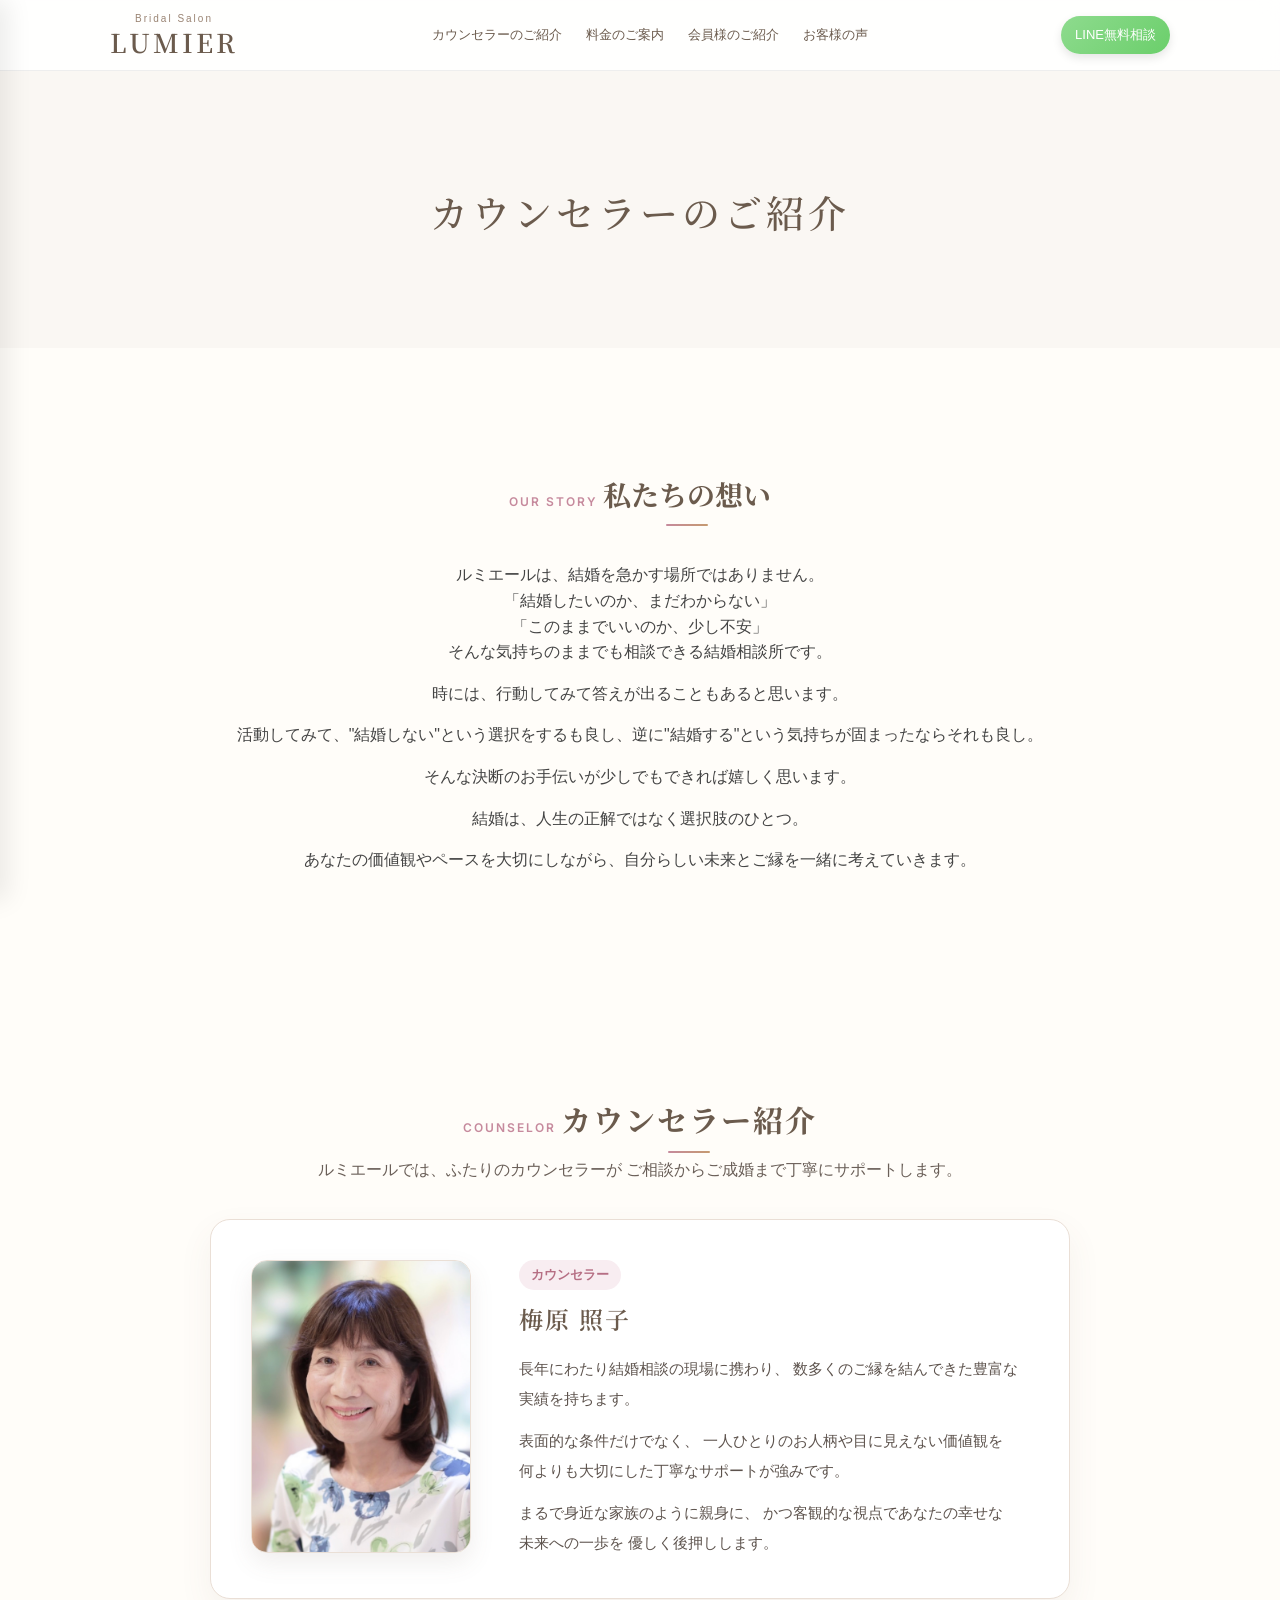
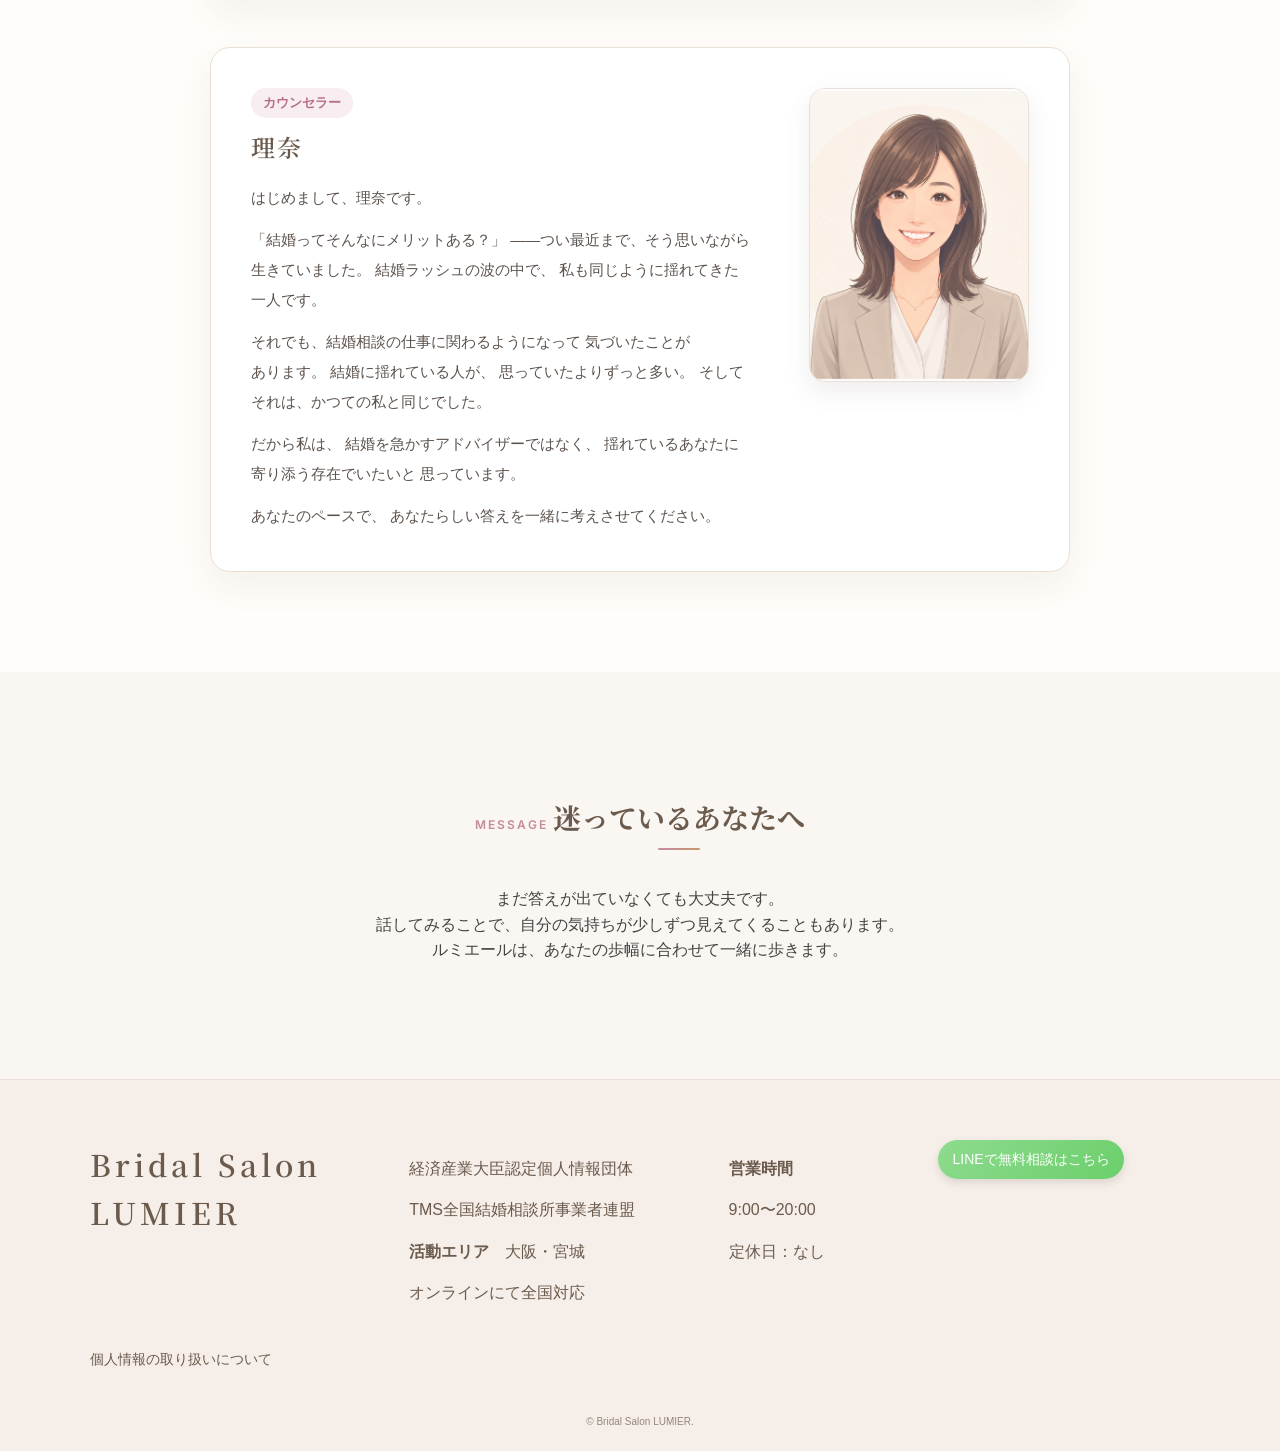
==== commit 1abf44a7: "footer" ====
--- a/about/index.html
+++ b/about/index.html
@@ -183,6 +183,8 @@
         <div class="footer-info">
           <p>経済産業大臣認定個人情報団体</p>
           <p>TMS全国結婚相談所事業者連盟</p>
+          <p style="margin-top:10px"><strong>活動エリア</strong>　大阪・宮城</p>
+          <p>オンラインにて全国対応</p>
         </div>
         <div class="footer-hours">
           <p><strong>営業時間</strong></p>
--- a/assets/styles.css
+++ b/assets/styles.css
@@ -681,7 +681,7 @@
   display: flex;
   justify-content: center;
   gap: 8px;
-  margin-top: 24px;
+  margin-top: 20px;
 }
 
 .news-dot {
@@ -2307,15 +2307,22 @@
     gap: 14px;
     overflow-x: scroll;
     scroll-snap-type: x mandatory;
+    scroll-padding-inline: calc(50% - min(150px, 40vw));
     -webkit-overflow-scrolling: touch;
     scrollbar-width: none;
-    padding: 10px 20px 16px;
+    padding: 10px 0 16px;
     perspective: none;
     touch-action: pan-x;
   }
 
   .news-stage::-webkit-scrollbar {
     display: none;
+  }
+
+  .news-stage::before,
+  .news-stage::after {
+    content: "";
+    flex: 0 0 calc(50% - min(150px, 40vw));
   }
 
   .news-card {
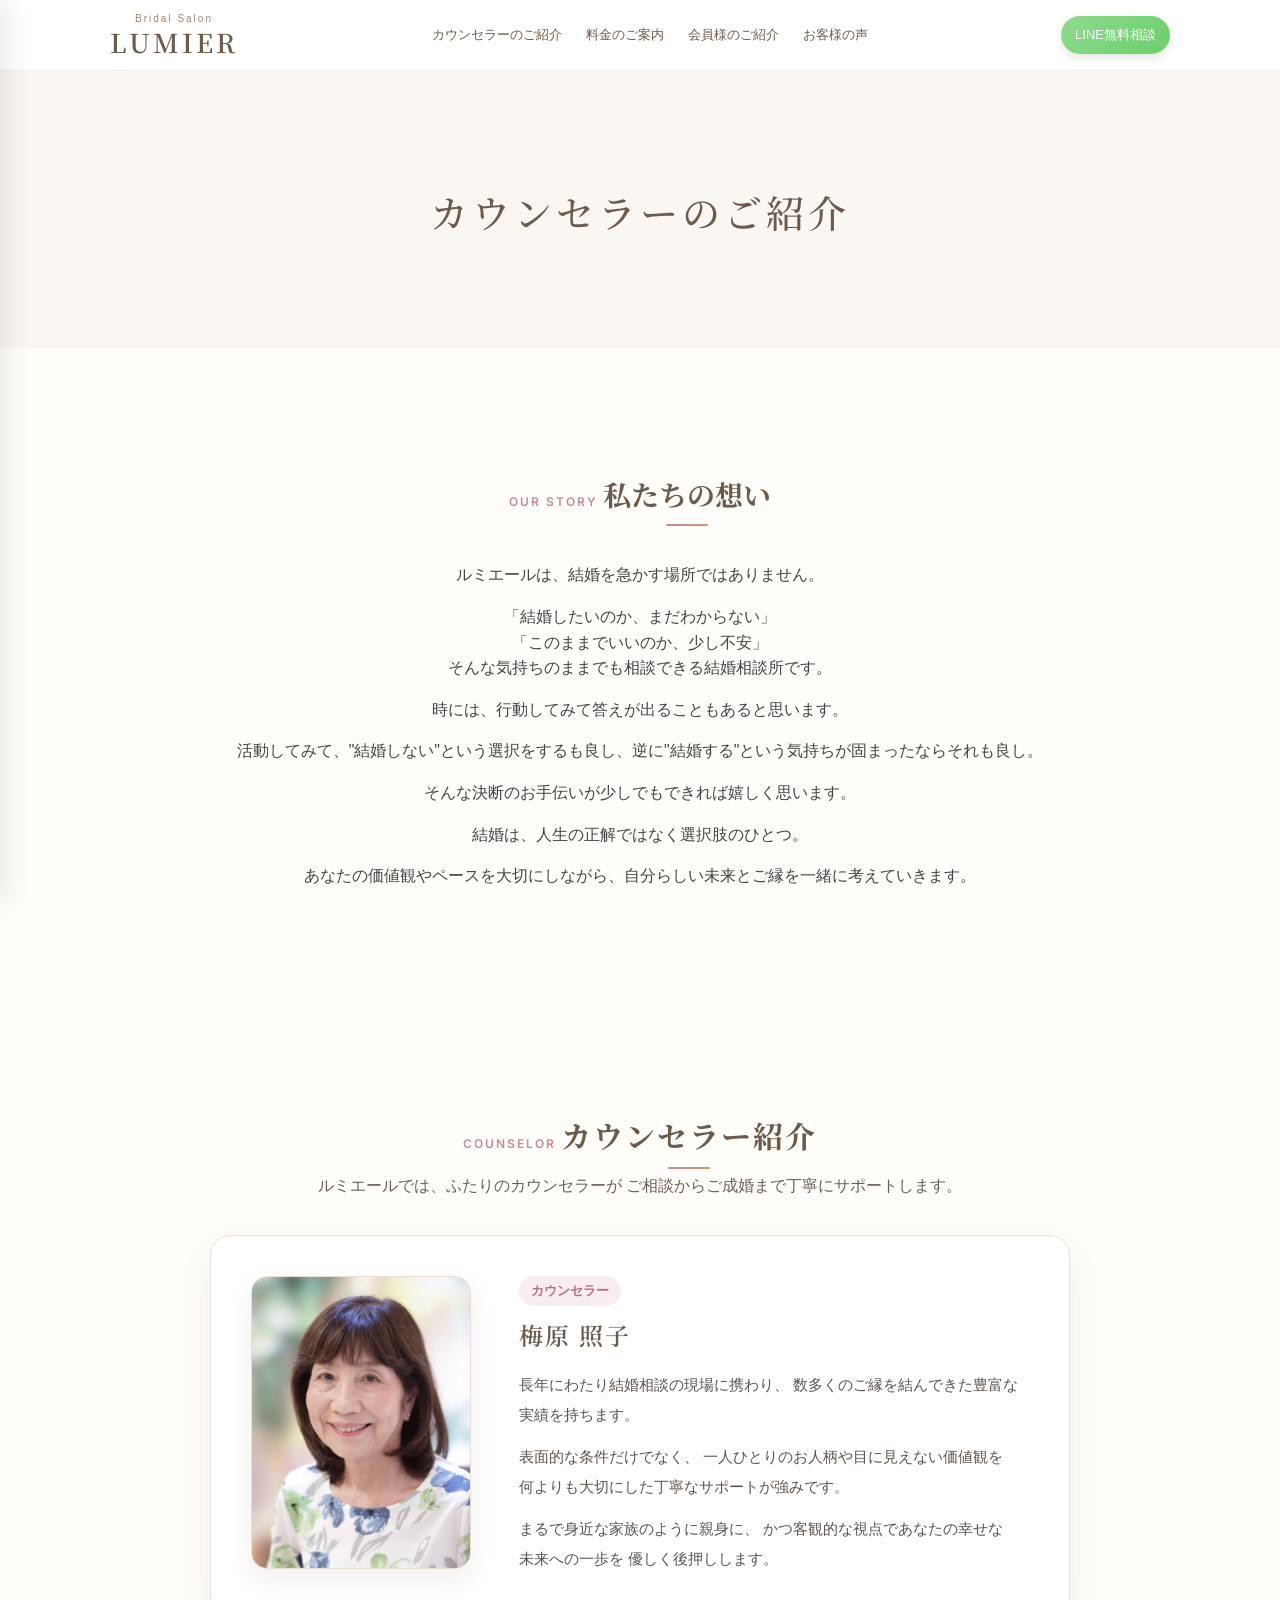
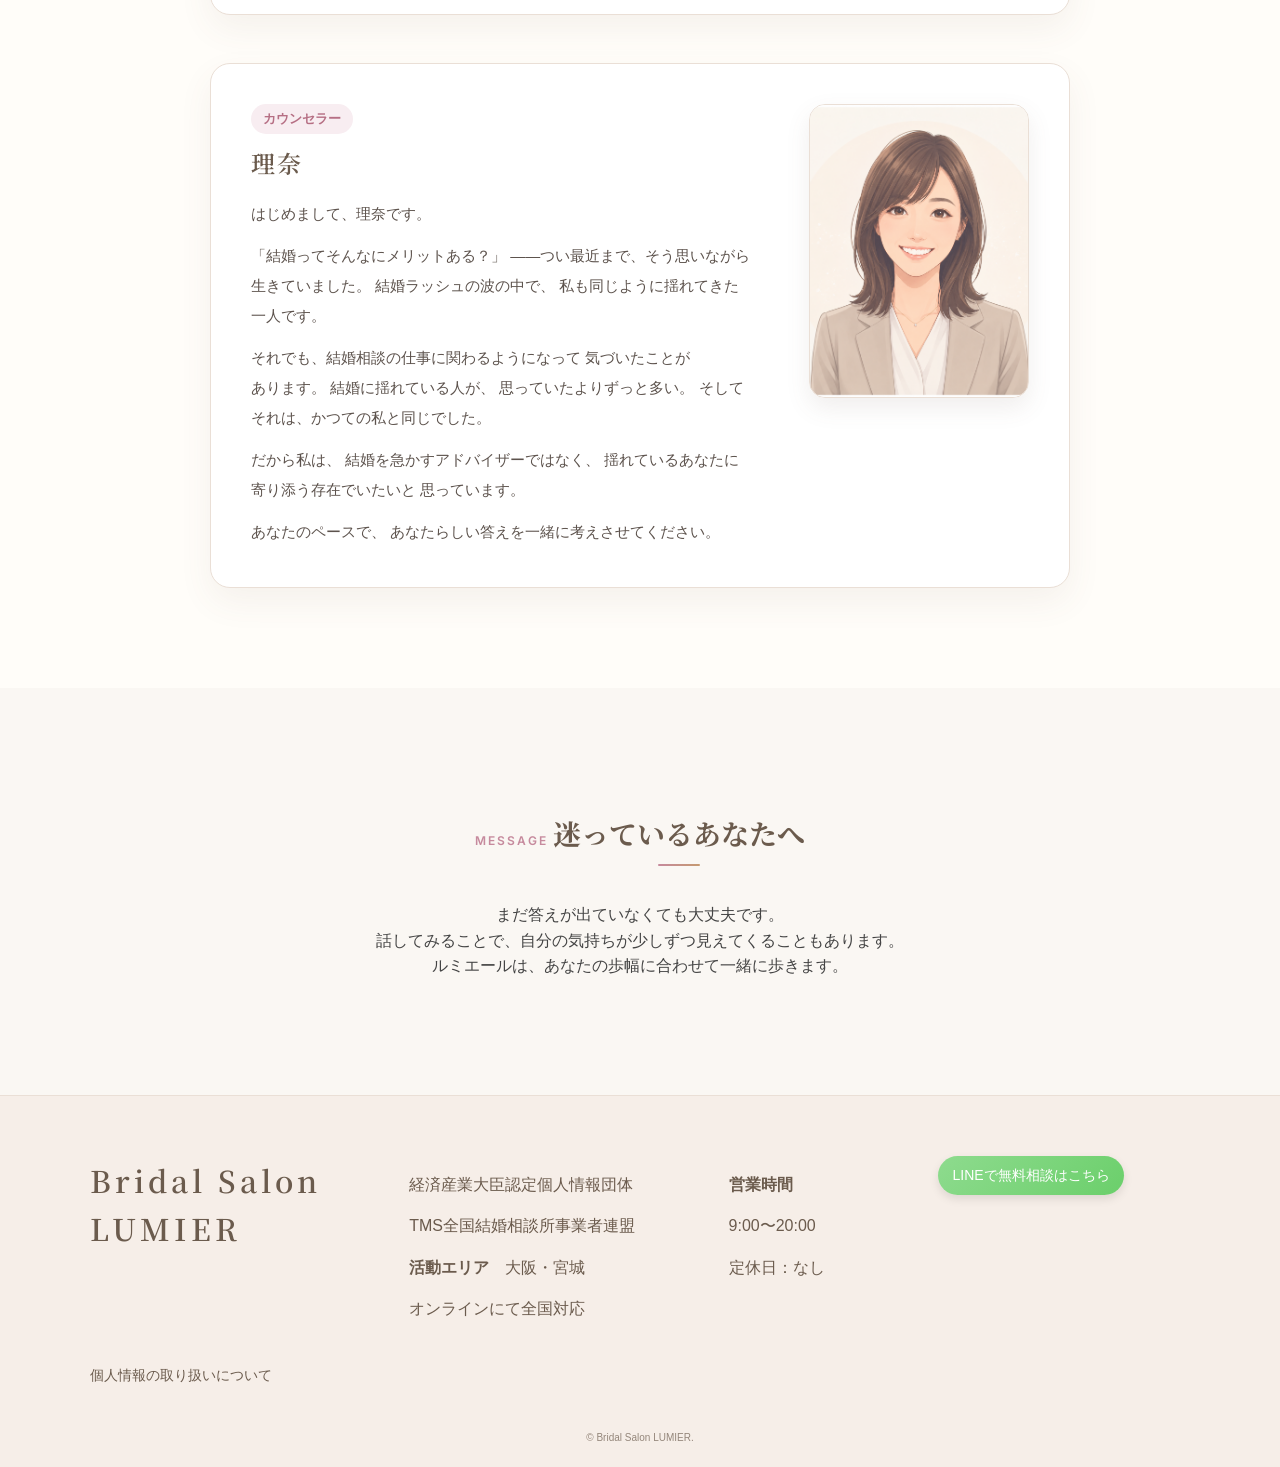
==== commit 468c5b89: "修正" ====
--- a/about/index.html
+++ b/about/index.html
@@ -44,8 +44,8 @@
       <section>
         <span class="section-kicker">Our Story</span>
         <h2>私たちの想い</h2>
-        <p>
-          ルミエールは、結婚を急かす場所ではありません。<br>
+        <p>ルミエールは、結婚を急かす場所ではありません。</p>
+        <p>
           「結婚したいのか、まだわからない」<br>
           「このままでいいのか、少し不安」<br>
           そんな気持ちのままでも相談できる結婚相談所です。
--- a/assets/styles.css
+++ b/assets/styles.css
@@ -909,6 +909,8 @@
 .news-modal-panel {
   position: relative;
   width: min(620px, 100%);
+  max-height: 85vh;
+  overflow-y: auto;
   padding: 36px 34px 34px;
   border: 1px solid #eadfd6;
   border-radius: 18px;
@@ -916,6 +918,7 @@
   color: #5f5149;
   text-align: left;
   box-shadow: 0 24px 52px rgba(107, 91, 77, 0.18);
+  -webkit-overflow-scrolling: touch;
 }
 
 .news-modal-close {
@@ -1568,9 +1571,9 @@
 
 .option-list {
   display: grid;
-  grid-template-columns: repeat(3, 1fr);
+  grid-template-columns: repeat(2, 1fr);
   gap: 22px;
-  max-width: 1000px;
+  max-width: 680px;
   margin: 40px auto 0;
 }
 
@@ -2301,37 +2304,15 @@
   }
 
   .news-stage {
-    height: auto;
-    display: flex;
-    align-items: flex-start;
-    gap: 14px;
-    overflow-x: scroll;
-    scroll-snap-type: x mandatory;
-    scroll-padding-inline: calc(50% - min(150px, 40vw));
-    -webkit-overflow-scrolling: touch;
-    scrollbar-width: none;
-    padding: 10px 0 16px;
-    perspective: none;
-    touch-action: pan-x;
-  }
-
-  .news-stage::-webkit-scrollbar {
-    display: none;
-  }
-
-  .news-stage::before,
-  .news-stage::after {
-    content: "";
-    flex: 0 0 calc(50% - min(150px, 40vw));
+    height: 460px;
+    touch-action: pan-y;
   }
 
   .news-card {
-    position: static;
-    flex: 0 0 min(300px, 80vw);
-    scroll-snap-align: center;
-    transform: none !important;
-    opacity: 1 !important;
-    filter: none !important;
+    top: 26px;
+    width: min(300px, 78vw);
+    min-height: 388px;
+    padding: 22px 20px 20px;
   }
 
   .news-card {
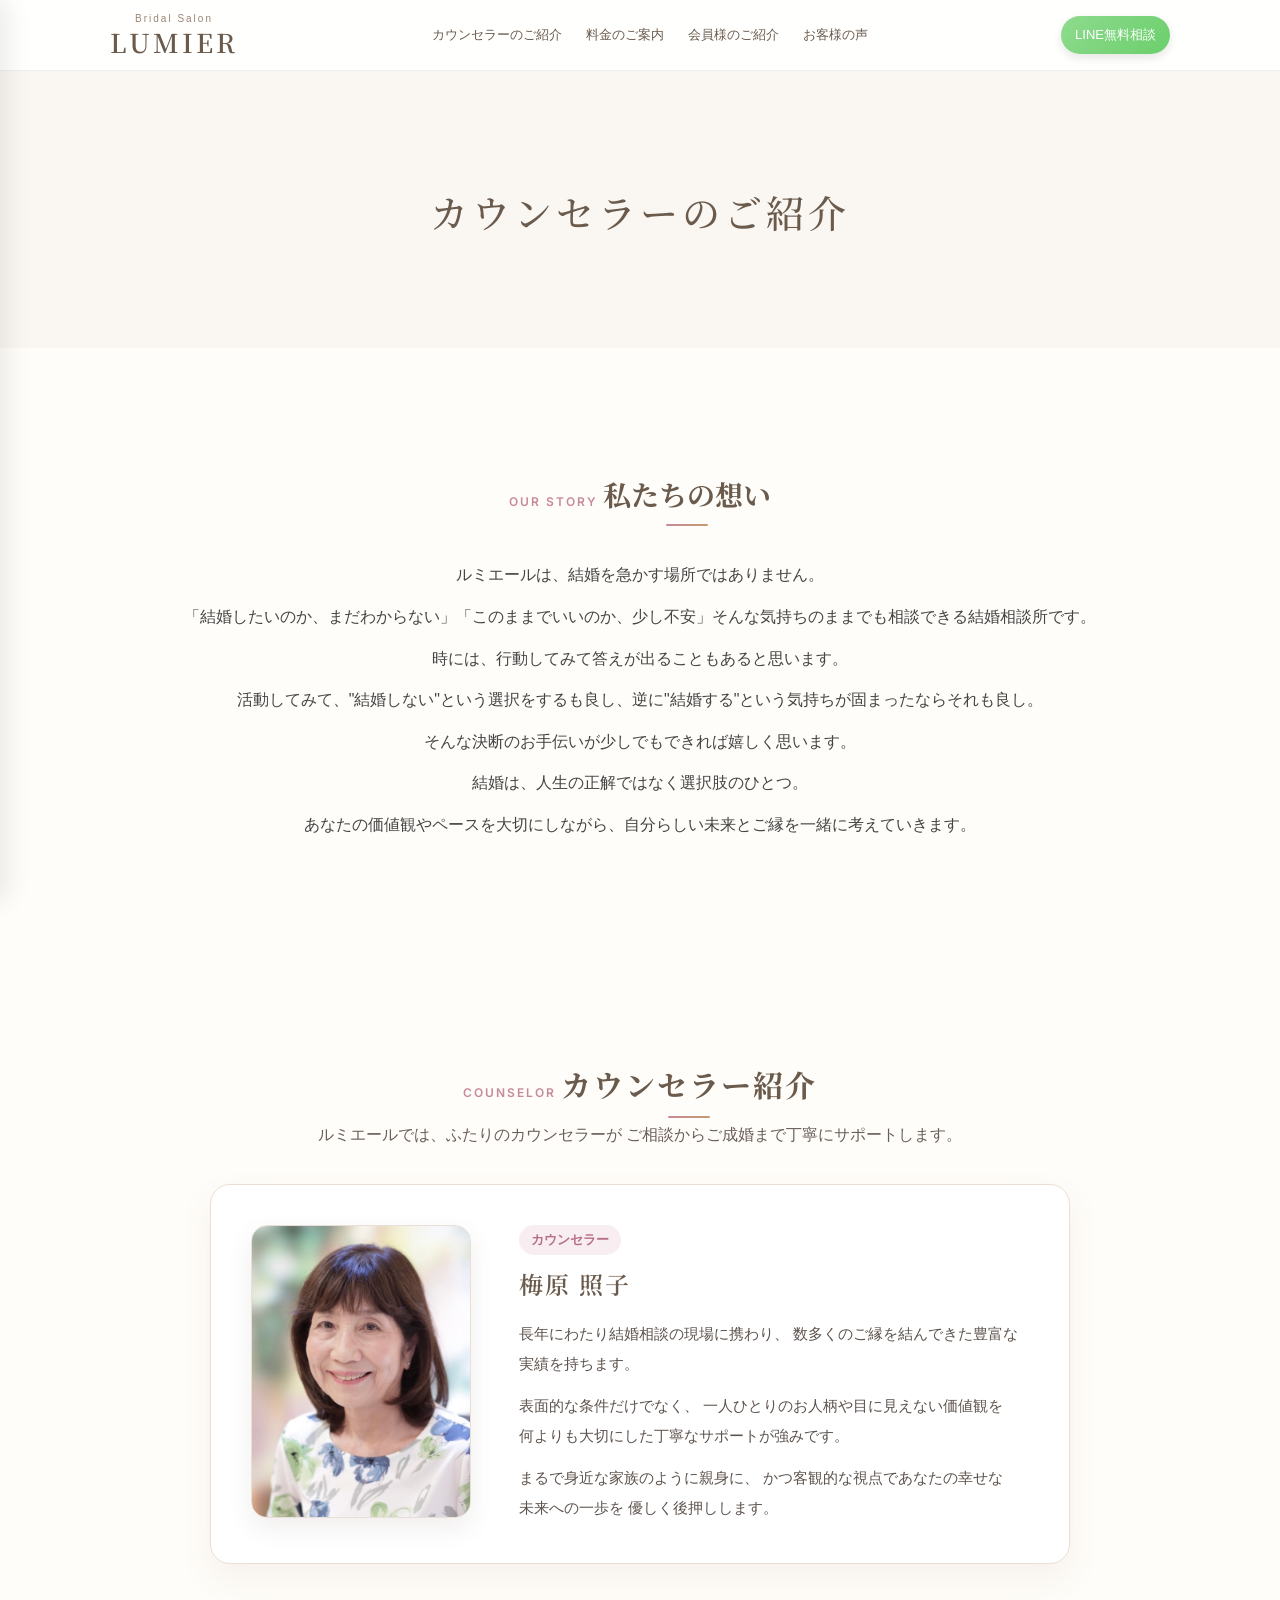
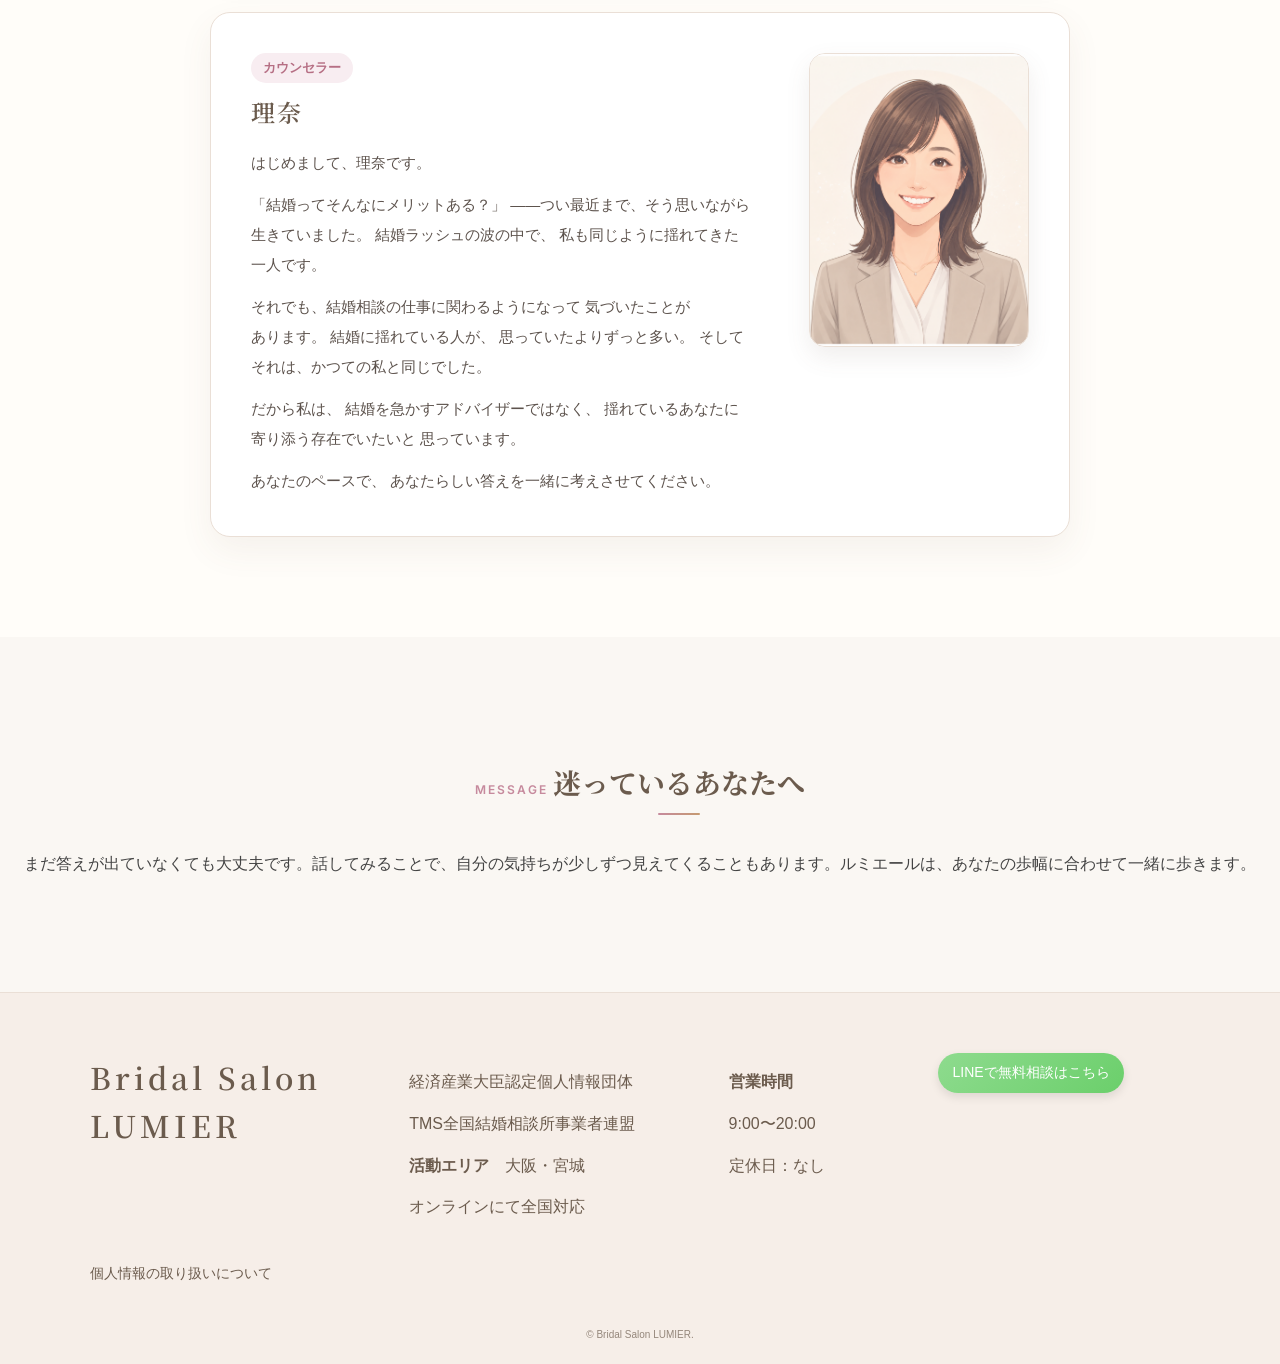
==== commit f2f6baf0: "修正" ====
--- a/about/index.html
+++ b/about/index.html
@@ -45,11 +45,7 @@
         <span class="section-kicker">Our Story</span>
         <h2>私たちの想い</h2>
         <p>ルミエールは、結婚を急かす場所ではありません。</p>
-        <p>
-          「結婚したいのか、まだわからない」<br>
-          「このままでいいのか、少し不安」<br>
-          そんな気持ちのままでも相談できる結婚相談所です。
-        </p>
+        <p>「結婚したいのか、まだわからない」「このままでいいのか、少し不安」そんな気持ちのままでも相談できる結婚相談所です。</p>
         <p>
           時には、行動してみて答えが出ることもあると思います。
         </p>
@@ -170,9 +166,7 @@
         <span class="section-kicker">Message</span>
         <h2>迷っているあなたへ</h2>
         <p>
-          まだ答えが出ていなくても大丈夫です。<br>
-          話してみることで、自分の気持ちが少しずつ見えてくることもあります。<br>
-          ルミエールは、あなたの歩幅に合わせて一緒に歩きます。
+          まだ答えが出ていなくても大丈夫です。話してみることで、自分の気持ちが少しずつ見えてくることもあります。ルミエールは、あなたの歩幅に合わせて一緒に歩きます。
         </p>
       </section>
     </main>
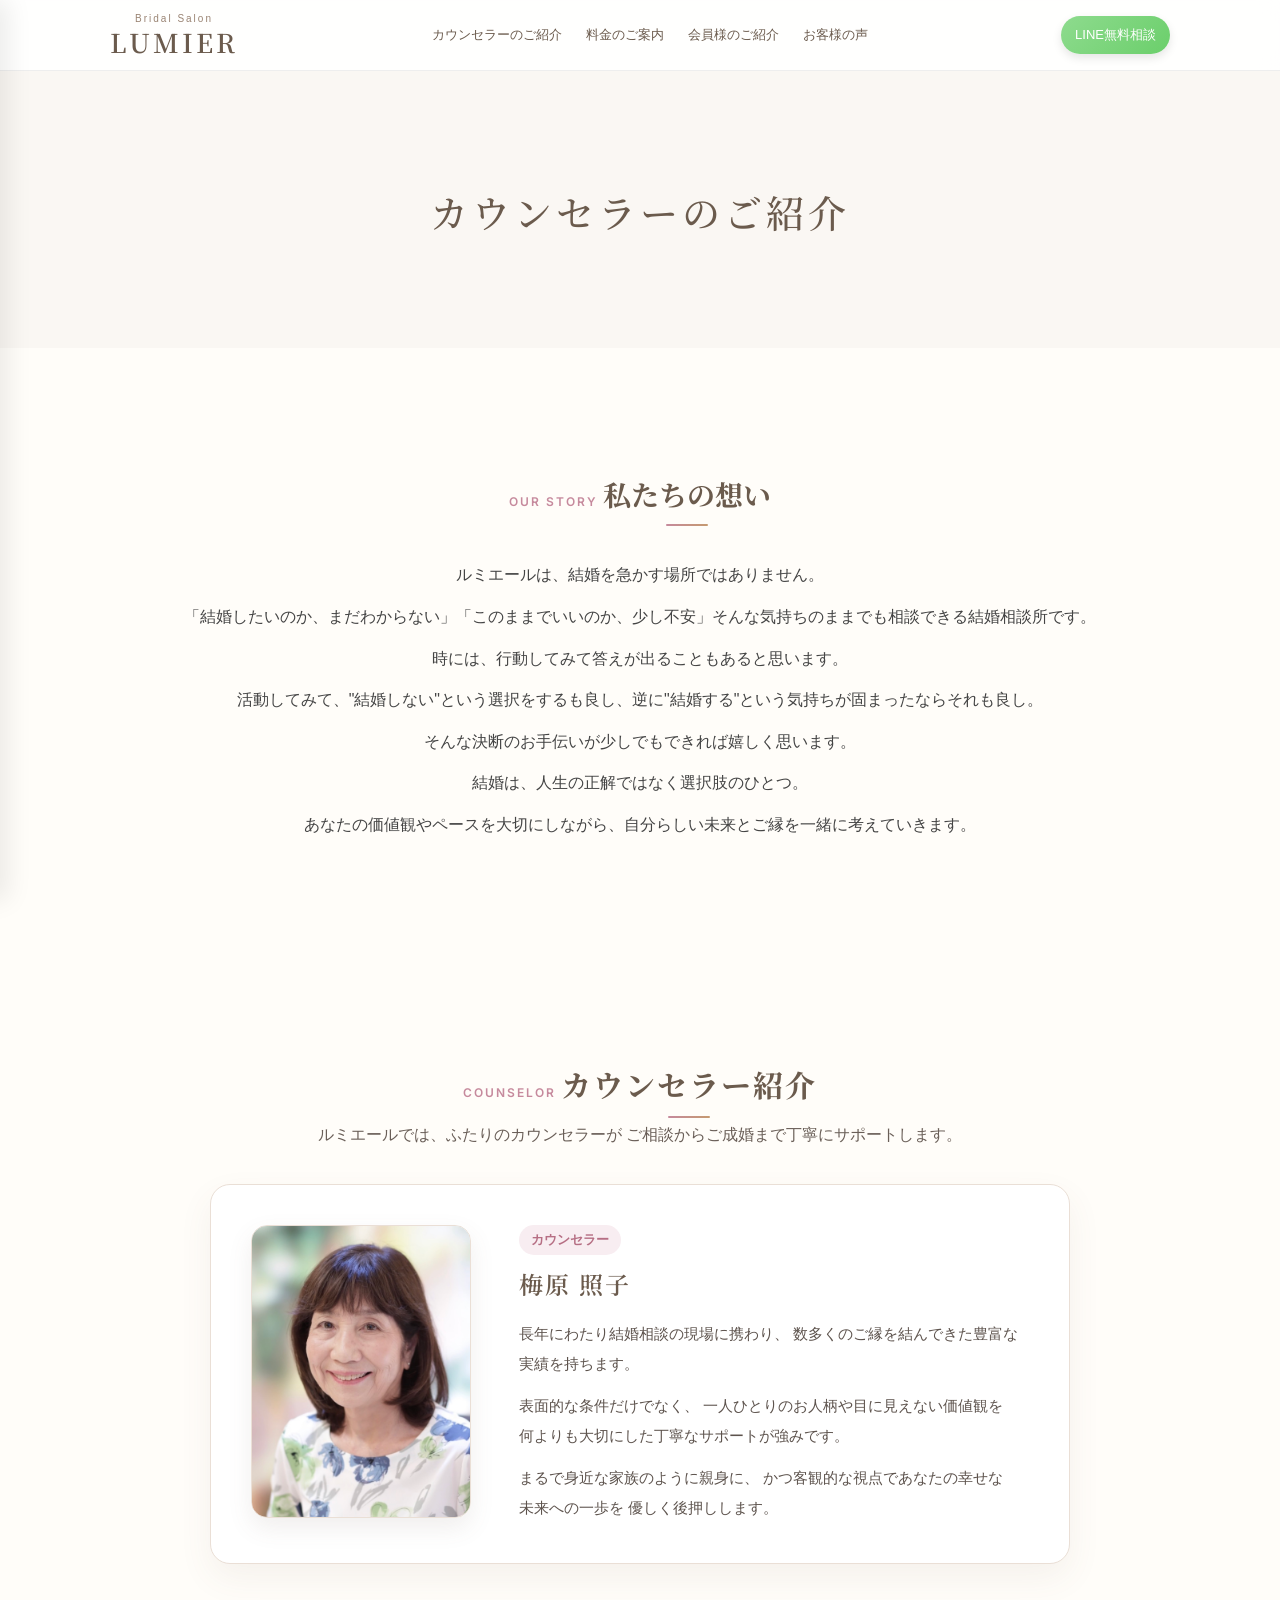
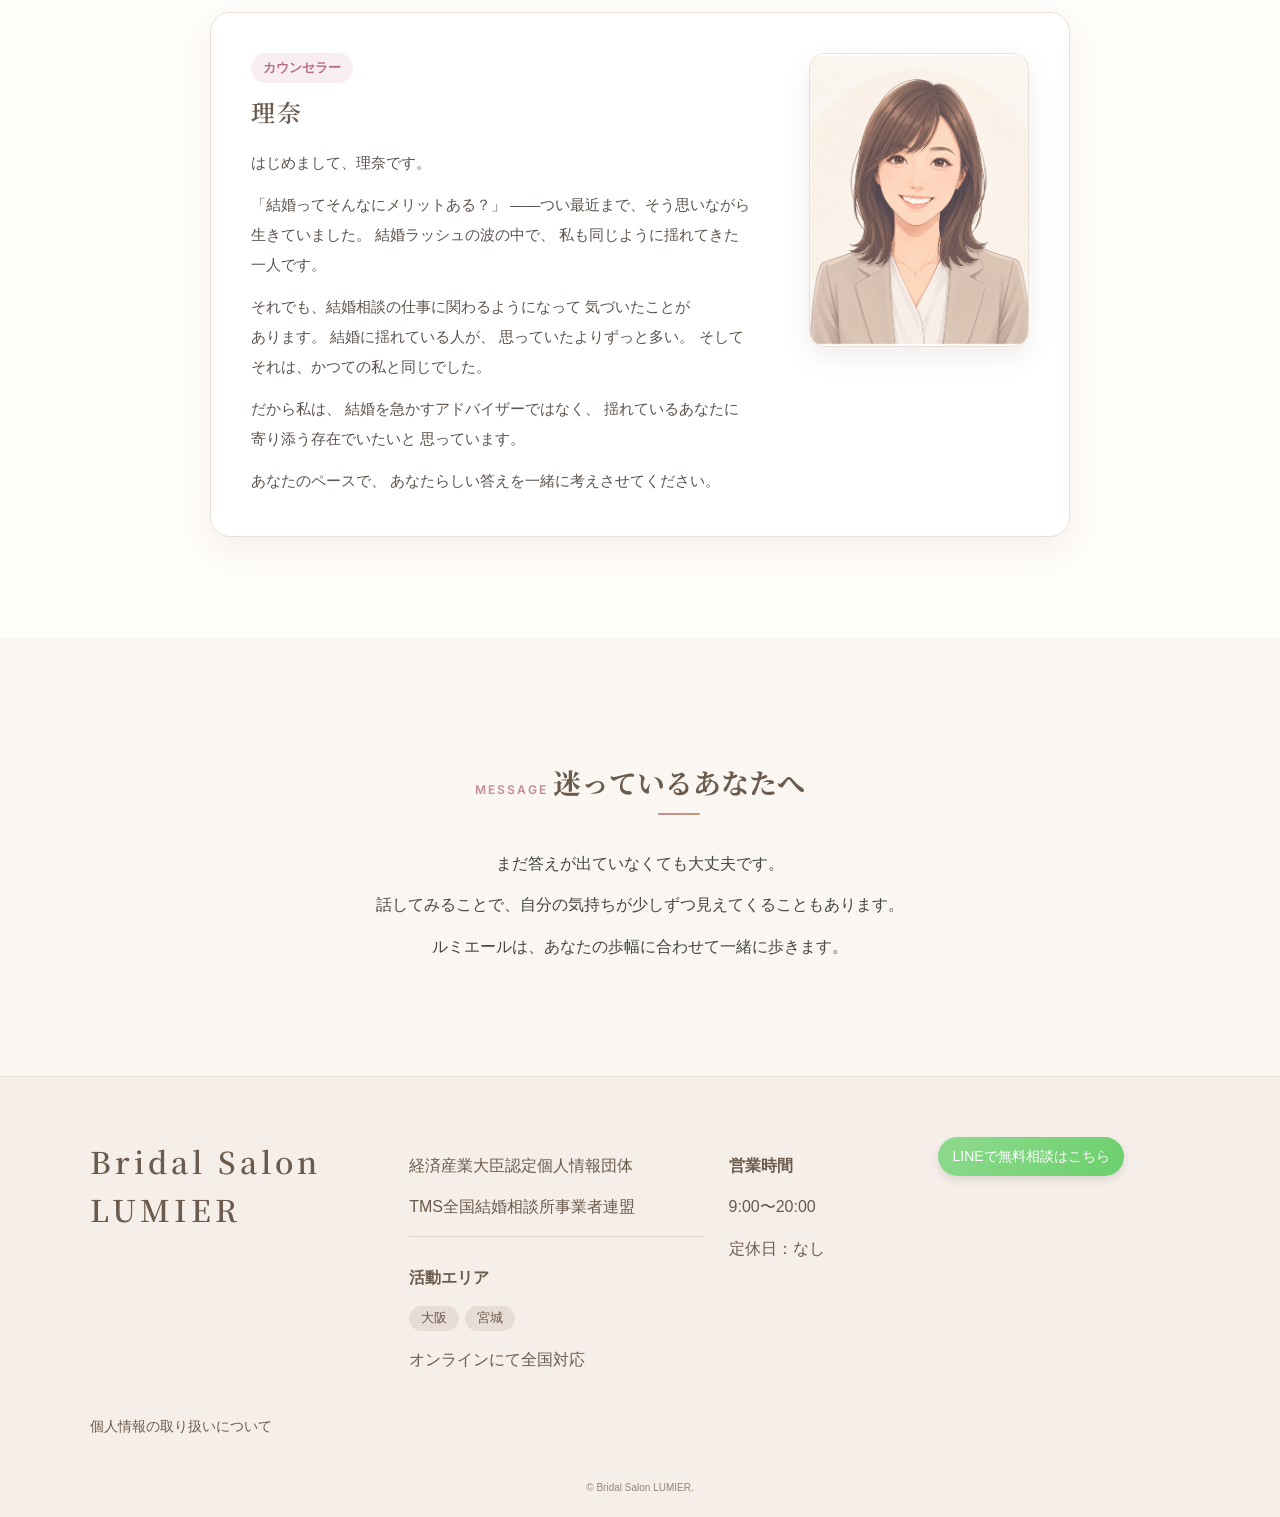
==== commit 229dabed: "成婚の丸、フッター" ====
--- a/about/index.html
+++ b/about/index.html
@@ -165,9 +165,9 @@
       <section class="gray">
         <span class="section-kicker">Message</span>
         <h2>迷っているあなたへ</h2>
-        <p>
-          まだ答えが出ていなくても大丈夫です。話してみることで、自分の気持ちが少しずつ見えてくることもあります。ルミエールは、あなたの歩幅に合わせて一緒に歩きます。
-        </p>
+        <p>まだ答えが出ていなくても大丈夫です。</p>
+        <p>話してみることで、自分の気持ちが少しずつ見えてくることもあります。</p>
+        <p>ルミエールは、あなたの歩幅に合わせて一緒に歩きます。</p>
       </section>
     </main>
 
@@ -177,8 +177,14 @@
         <div class="footer-info">
           <p>経済産業大臣認定個人情報団体</p>
           <p>TMS全国結婚相談所事業者連盟</p>
-          <p style="margin-top:10px"><strong>活動エリア</strong>　大阪・宮城</p>
-          <p>オンラインにて全国対応</p>
+          <div class="footer-area">
+            <p class="footer-area-label">活動エリア</p>
+            <p class="footer-area-tags">
+              <span class="area-tag">大阪</span>
+              <span class="area-tag">宮城</span>
+            </p>
+            <p class="footer-area-online">オンラインにて全国対応</p>
+          </div>
         </div>
         <div class="footer-hours">
           <p><strong>営業時間</strong></p>
--- a/assets/styles.css
+++ b/assets/styles.css
@@ -1388,6 +1388,38 @@
   opacity: 0.7;
 }
 
+.footer-area {
+  margin-top: 14px;
+  padding-top: 12px;
+  border-top: 1px solid #ddd5cc;
+}
+
+.footer-area-label {
+  font-weight: 600;
+  color: #6b5b4d !important;
+  margin-bottom: 6px !important;
+}
+
+.footer-area-tags {
+  display: flex;
+  gap: 6px;
+  flex-wrap: wrap;
+  margin-bottom: 6px !important;
+}
+
+.area-tag {
+  display: inline-block;
+  padding: 2px 12px;
+  background: #e8ddd6;
+  border-radius: 20px;
+  font-size: 13px;
+  color: #6b5b4d;
+}
+
+.footer-area-online {
+  color: #6b5b4d !important;
+}
+
 /* 下層ページ */
 .page-hero {
   padding: 150px 20px 90px;
@@ -2240,6 +2272,10 @@
     display: none;
   }
 
+  .flow-map span {
+    cursor: pointer;
+  }
+
   .flow-map span::before {
     width: 28px;
     height: 28px;
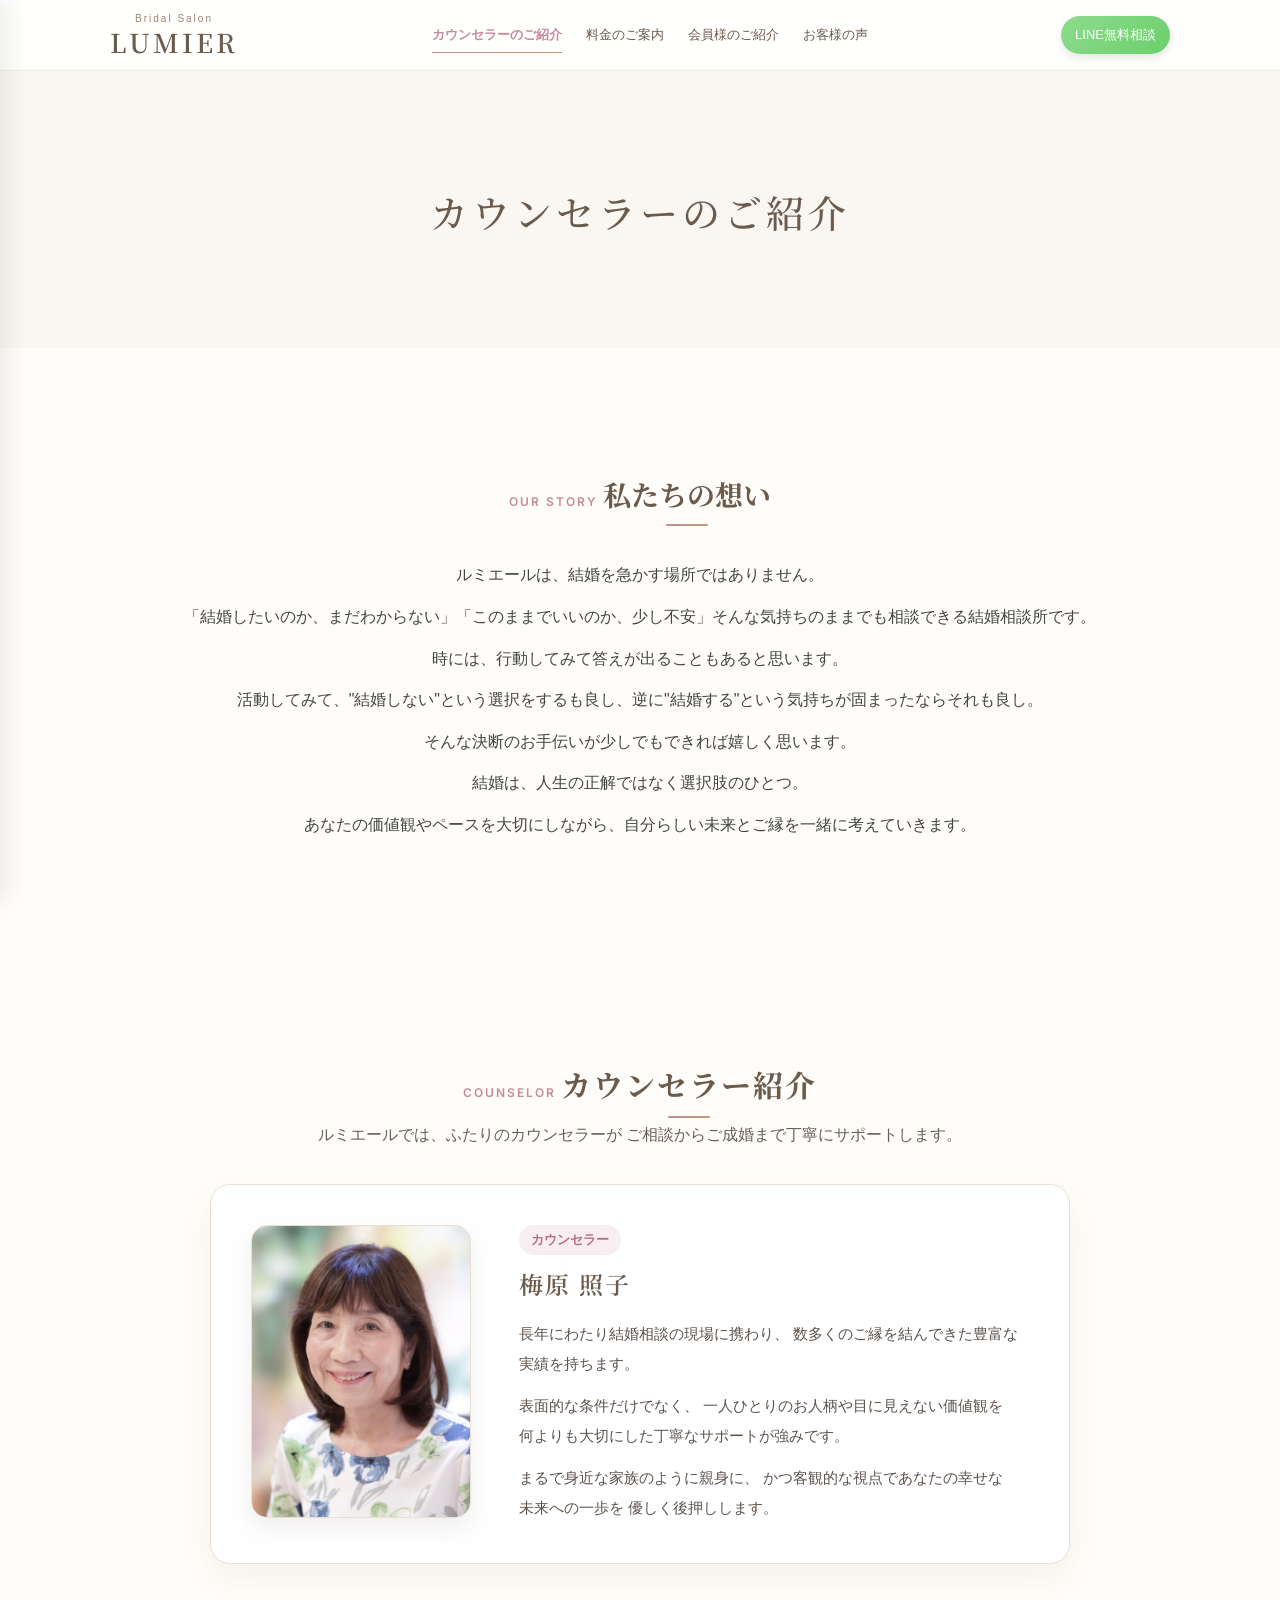
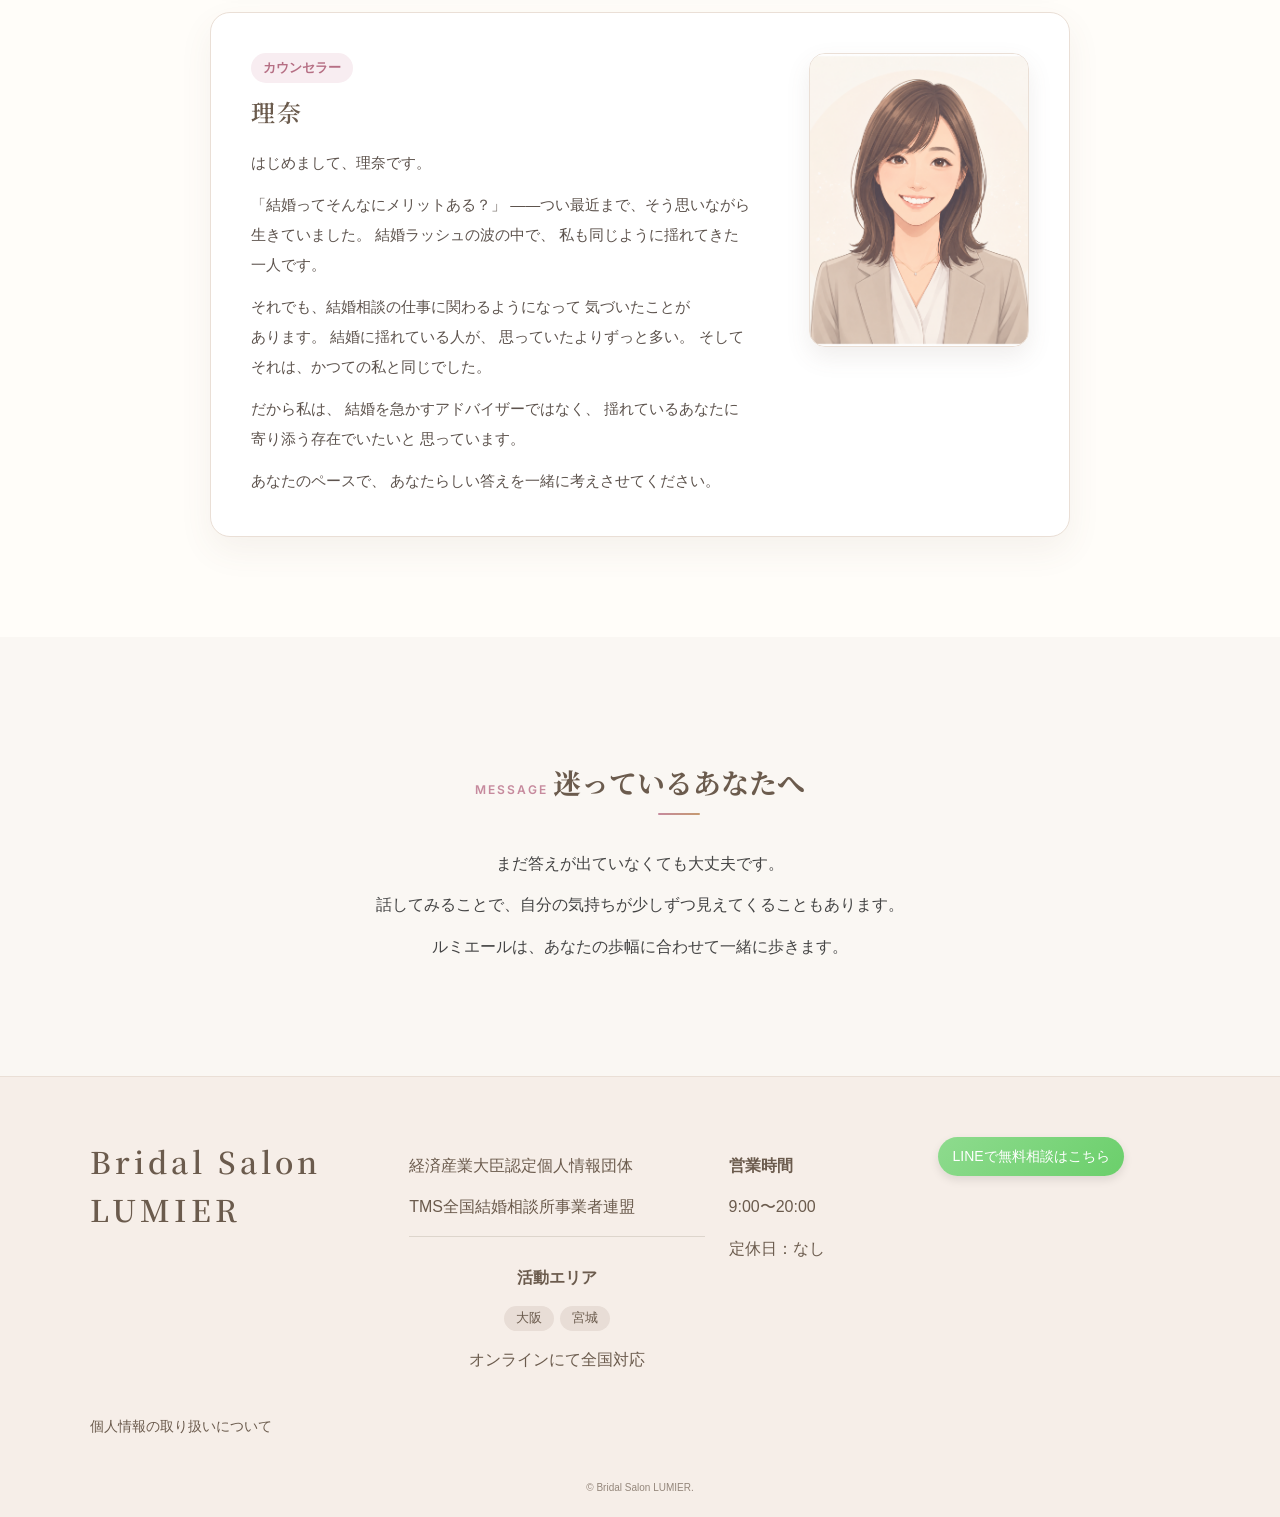
==== commit 641d49ba: "修正" ====
--- a/about/index.html
+++ b/about/index.html
@@ -8,7 +8,7 @@
     <link rel="preconnect" href="https://fonts.googleapis.com">
     <link rel="preconnect" href="https://fonts.gstatic.com" crossorigin>
     <link href="https://fonts.googleapis.com/css2?family=Noto+Serif+JP:wght@400;600&family=Inter:wght@300;400;600&display=swap" rel="stylesheet">
-    <link rel="stylesheet" href="/assets/styles.css?v=20260530c">
+    <link rel="stylesheet" href="/assets/styles.css?v=20260605">
   </head>
   <body>
     <header class="header">
@@ -16,7 +16,7 @@
         <button class="menu-toggle" id="menu-toggle" aria-label="メニューを開く">☰</button>
         <a href="/" class="logo"><span>Bridal Salon</span>LUMIER</a>
         <nav class="pc-nav" aria-label="メインナビゲーション">
-          <a href="/about/">カウンセラーのご紹介</a>
+          <a href="/about/" aria-current="page">カウンセラーのご紹介</a>
           <a href="/price/">料金のご案内</a>
           <a href="/members/">会員様のご紹介</a>
           <a href="/voices/">お客様の声</a>
@@ -28,7 +28,7 @@
       <div class="overlay" id="overlay"></div>
       <nav class="mobile-nav" id="mobile-nav" aria-label="スマホメニュー">
         <button class="menu-close" id="menu-close" aria-label="メニューを閉じる">×</button>
-        <a href="/about/">カウンセラーのご紹介</a>
+        <a href="/about/" aria-current="page">カウンセラーのご紹介</a>
         <a href="/price/">料金のご案内</a>
         <a href="/members/">会員様のご紹介</a>
         <a href="/voices/">お客様の声</a>
@@ -202,6 +202,6 @@
         <small>© Bridal Salon LUMIER.</small>
       </div>
     </footer>
-    <script src="../assets/site.js" defer></script>
+    <script src="/assets/site.js" defer></script>
   </body>
 </html>
--- a/assets/styles.css
+++ b/assets/styles.css
@@ -1392,19 +1392,21 @@
   margin-top: 14px;
   padding-top: 12px;
   border-top: 1px solid #ddd5cc;
+  text-align: center;
 }
 
 .footer-area-label {
   font-weight: 600;
-  color: #6b5b4d !important;
-  margin-bottom: 6px !important;
+  color: #6b5b4d;
+  margin-bottom: 6px;
 }
 
 .footer-area-tags {
   display: flex;
   gap: 6px;
   flex-wrap: wrap;
-  margin-bottom: 6px !important;
+  justify-content: center;
+  margin-bottom: 6px;
 }
 
 .area-tag {
@@ -1417,7 +1419,7 @@
 }
 
 .footer-area-online {
-  color: #6b5b4d !important;
+  color: #6b5b4d;
 }
 
 /* 下層ページ */
@@ -2351,13 +2353,6 @@
     padding: 22px 20px 20px;
   }
 
-  .news-card {
-    top: 26px;
-    width: min(300px, 78vw);
-    min-height: 388px;
-    padding: 22px 20px 20px;
-  }
-
   .news-card strong {
     font-size: 22px;
   }
@@ -2528,10 +2523,6 @@
     letter-spacing: 2px;
     line-height: 1.5;
   }
-  body {
-    line-height: 1.8;
-  }
-
   .hero-content {
     padding: 24px 18px;
   }
